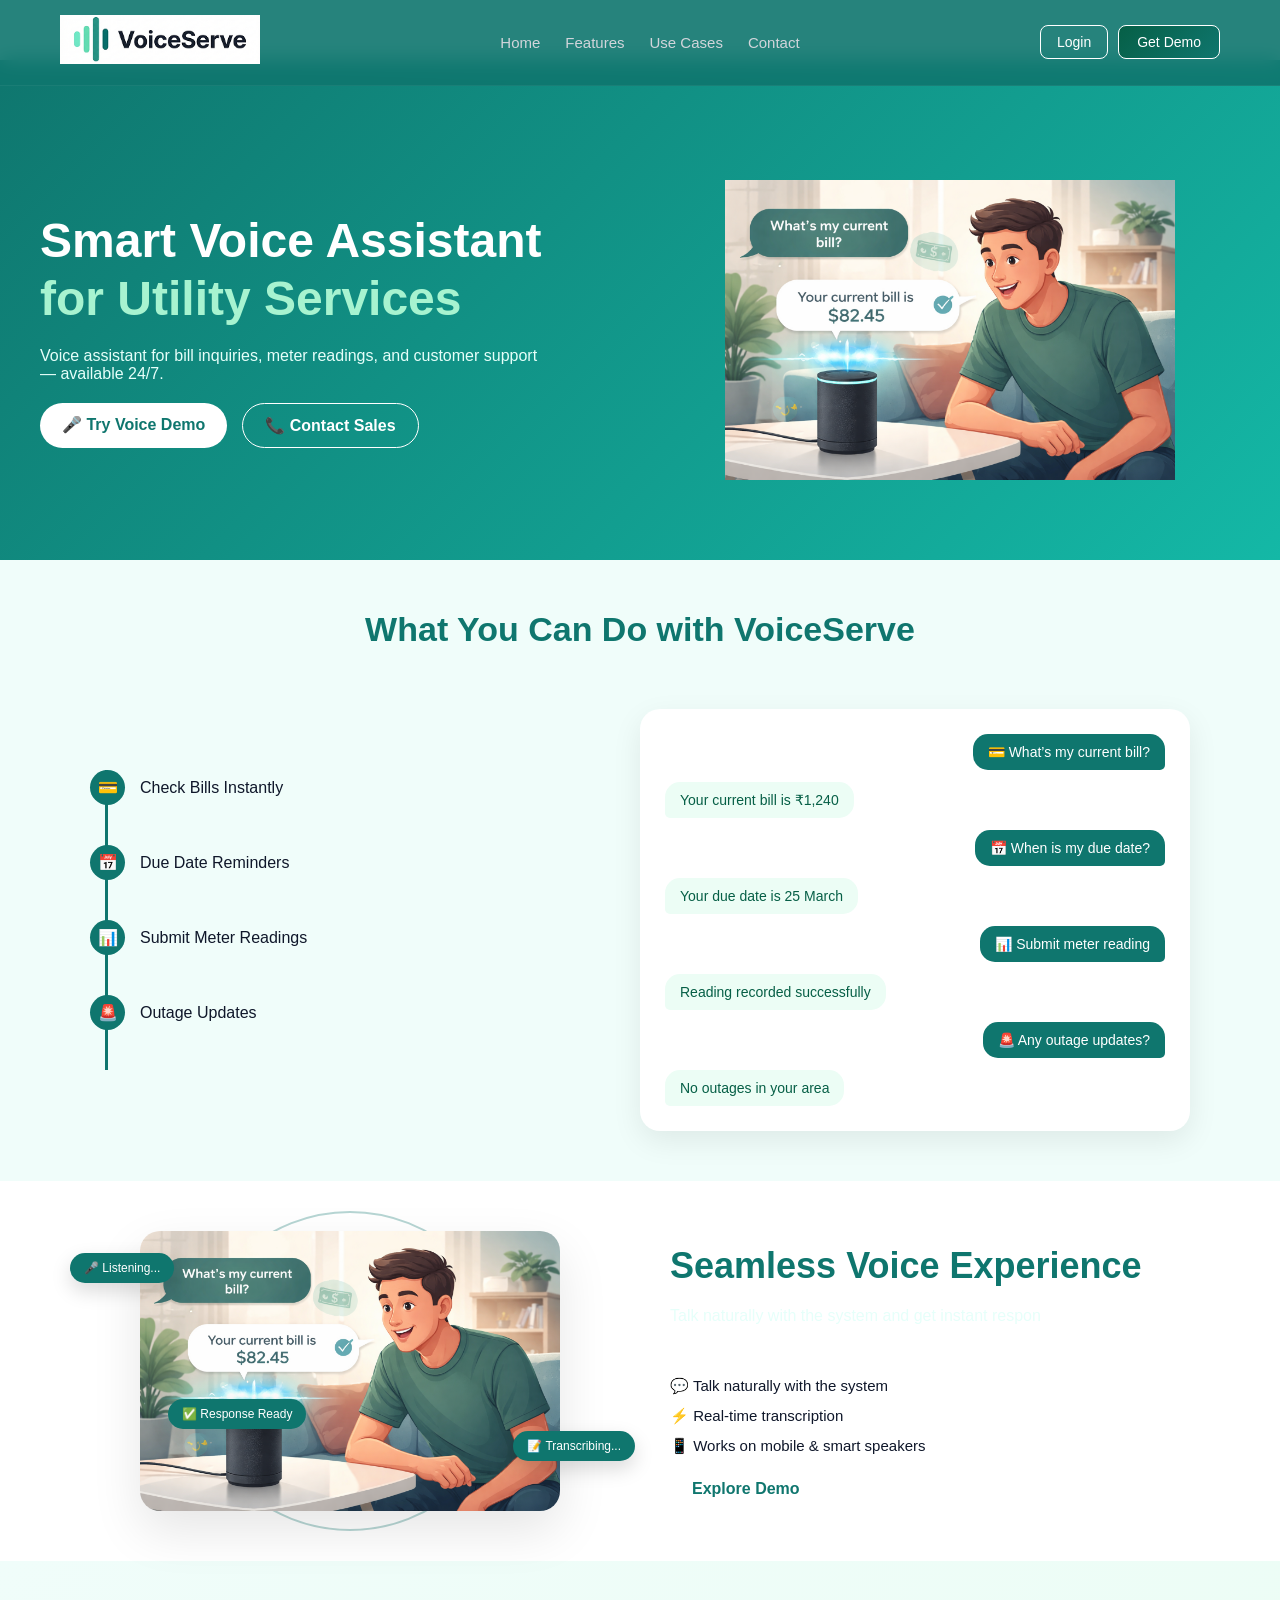
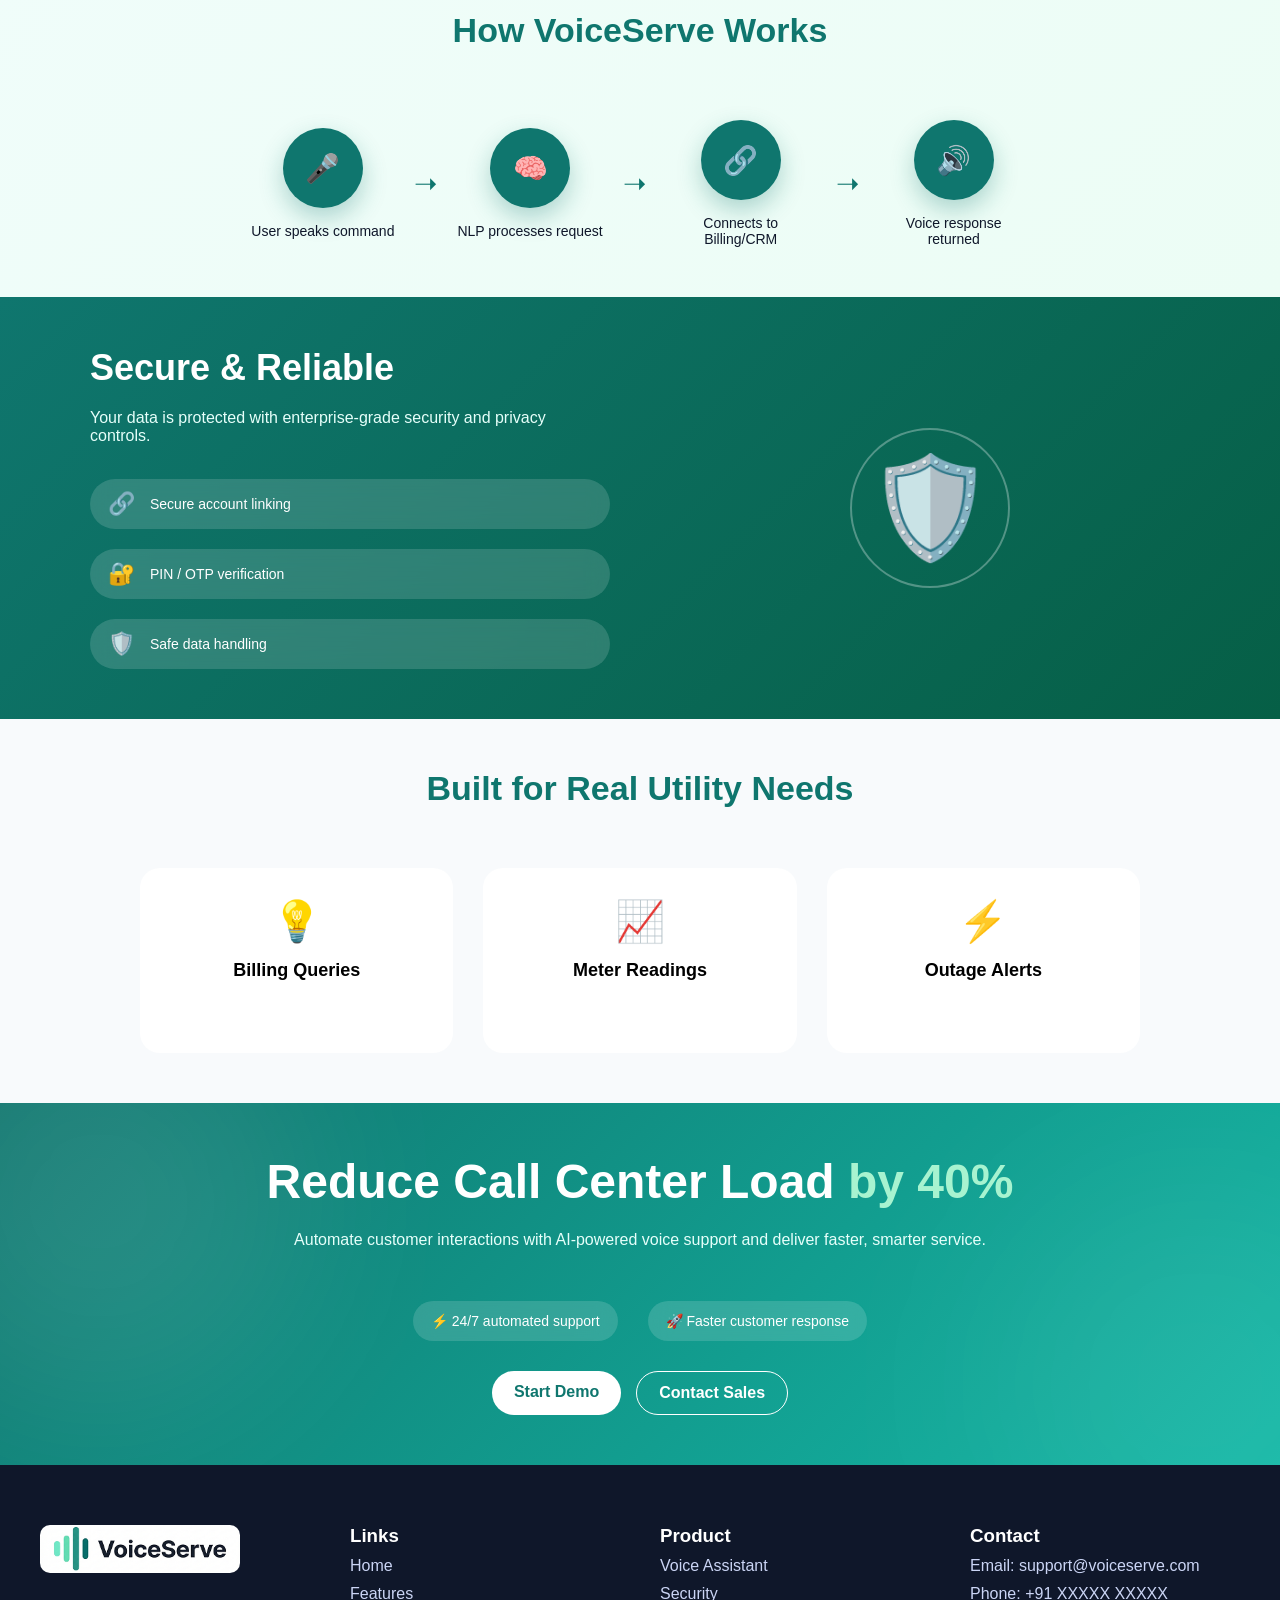
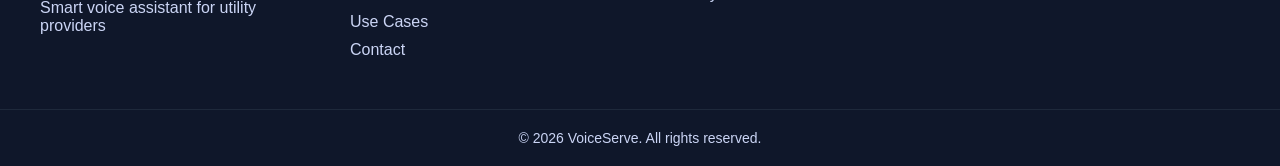
==== index.html @ ca0b9c7a "completed" ====
<!DOCTYPE html>
<html lang="en">

<head>
  <meta charset="UTF-8">
  <meta name="viewport" content="width=device-width, initial-scale=1.0">
  <title>VoiceServe </title>
  <link rel="stylesheet" href="assets/css/style.css">
  <link rel="stylesheet" href="assets/css/auth.css">
  <link rel="stylesheet" href="https://cdnjs.cloudflare.com/ajax/libs/font-awesome/6.5.0/css/all.min.css">
</head>

<body>

  <!-- Navbar -->
  <header class="navbar">
    <div class="container">

      <!-- Logo -->
      <div class="logo"><a href="/"><img src="assets/images/logo.png" alt="" style="width: 200px;"></a></div>

      <!-- Menu -->
      <nav class="nav-links" id="navLinks">
        <a href="/">Home</a>
        <a href="#features">Features</a>
        <a href="#usecase">Use Cases</a>
        <a href="contact.html">Contact</a>

        <div class="mobile-cta">
          <button class="btn-outline">Login</button>
          <a href="javascript:void(0)" class="btn-primary" onclick="openModal()">Try Demo</a>
        </div>
      </nav>

      <!-- CTA Buttons -->
      <div class="cta-buttons">
        <a href="login.html" class="btn-outline">Login</a>
        <a href="javascript:void(0)" class="btn-primary" onclick="openModal()">Get Demo</a>
      </div>

      <!-- Hamburger -->
      <div class="menu-toggle" id="menuToggle">
        ☰
      </div>

    </div>
  </header>
  <!-- Hero -->
  <section class="hero">
    <div class="hero-container">

      <!-- Left Content -->
      <div class="hero-content">
        <h1>Smart Voice Assistant <br />
          <span>for Utility Services</span>
        </h1>

        <p>
          Voice assistant for bill inquiries, meter readings, and customer support — available 24/7.
        </p>

        <div class="hero-buttons">
          <a href="javscript:void(0)" class="btn primary">🎤 Try Voice Demo</a>
          <a href="contact.html" class="btn secondary">📞 Contact Sales</a>
        </div>
      </div>

      <!-- Right Image -->
      <div class="hero-image">
        <img src="assets/images/voice-ui.png" alt="Voice UI">
      </div>

    </div>
  </section>


  <!-- Features -->
  <section class="features-combo" id="features">

    <h2>What You Can Do with VoiceServe</h2>

    <div class="combo-container">

      <!-- LEFT: Timeline -->
      <div class="timeline">

        <div class="step">
          <span>💳</span>
          <p>Check Bills Instantly</p>
        </div>

        <div class="step">
          <span>📅</span>
          <p>Due Date Reminders</p>
        </div>

        <div class="step">
          <span>📊</span>
          <p>Submit Meter Readings</p>
        </div>

        <div class="step">
          <span>🚨</span>
          <p>Outage Updates</p>
        </div>

      </div>

      <!-- RIGHT: Chat UI -->
      <div class="chat-ui">

        <div class="msg user">💳 What’s my current bill?</div>
        <div class="msg bot">Your current bill is ₹1,240</div>

        <div class="msg user">📅 When is my due date?</div>
        <div class="msg bot">Your due date is 25 March</div>

        <div class="msg user">📊 Submit meter reading</div>
        <div class="msg bot">Reading recorded successfully</div>

        <div class="msg user">🚨 Any outage updates?</div>
        <div class="msg bot">No outages in your area</div>

      </div>

    </div>

  </section>

  <!-- product section -->
  <section class="experience" id="voice-assistant"> 

    <div class="exp-container">

      <!-- LEFT: Image + Wave -->
      <div class="exp-image fade-left">
        <div class="wave-circle"></div>

        <img src="assets/images/voice-ui.png" alt="Voice UI">

        <!-- Floating Tags -->
        <div class="tag tag1">🎤 Listening...</div>
        <div class="tag tag2">📝 Transcribing...</div>
        <div class="tag tag3">✅ Response Ready</div>
      </div>

      <!-- RIGHT: Content -->
      <div class="exp-content fade-right">
        <h2>Seamless Voice Experience</h2>

        <!-- Typing Text -->
        <p class="subtitle">
          <span id="typing-text"></span>
        </p>

        <ul class="exp-list">
          <li>💬 Talk naturally with the system</li>
          <li>⚡ Real-time transcription</li>
          <li>📱 Works on mobile & smart speakers</li>
        </ul>

        <a href="#" class="btn primary">Explore Demo</a>
      </div>

    </div>

  </section>
  <!-- How it works -->
  <section class="flow">

    <h2>How VoiceServe Works</h2>

    <div class="flow-container">

      <!-- Step 1 -->
      <div class="flow-step fade-up">
        <div class="circle">🎤</div>
        <p>User speaks command</p>
      </div>

      <div class="arrow">➝</div>

      <!-- Step 2 -->
      <div class="flow-step fade-up">
        <div class="circle">🧠</div>
        <p>NLP processes request</p>
      </div>

      <div class="arrow">➝</div>

      <!-- Step 3 -->
      <div class="flow-step fade-up">
        <div class="circle">🔗</div>
        <p>Connects to Billing/CRM</p>
      </div>

      <div class="arrow">➝</div>

      <!-- Step 4 -->
      <div class="flow-step fade-up">
        <div class="circle">🔊</div>
        <p>Voice response returned</p>
      </div>

    </div>

  </section>

  <!-- security -->
  <section class="security" id="security">

    <div class="security-container">

      <!-- LEFT: Content -->
      <div class="security-content fade-left">
        <h2>Secure & Reliable</h2>

        <p class="subtitle">
          Your data is protected with enterprise-grade security and privacy controls.
        </p>

        <div class="security-points">
          <div class="point">
            <span>🔗</span>
            <p>Secure account linking</p>
          </div>

          <div class="point">
            <span>🔐</span>
            <p>PIN / OTP verification</p>
          </div>

          <div class="point">
            <span>🛡️</span>
            <p>Safe data handling</p>
          </div>
        </div>
      </div>

      <!-- RIGHT: Illustration -->
      <div class="security-visual fade-right">
        <div class="shield">
          🛡️
          <div class="pulse"></div>
        </div>
      </div>

    </div>

  </section>

  <!-- use cases -->
  <section class="usecases" id="usecase">

    <h2>Built for Real Utility Needs</h2>

    <div class="usecase-container">

      <div class="usecase-item">
        <div class="icon">💡</div>
        <h3>Billing Queries</h3>
        <p>Check bills, due dates, and payment status instantly.</p>
      </div>

      <div class="usecase-item">
        <div class="icon">📈</div>
        <h3>Meter Readings</h3>
        <p>Submit readings quickly using voice input.</p>
      </div>

      <div class="usecase-item">
        <div class="icon">⚡</div>
        <h3>Outage Alerts</h3>
        <p>Get real-time updates on service interruptions.</p>
      </div>

    </div>

  </section>

  <!-- value propostion -->
  <section class="value">

    <div class="value-container fade-up">

      <h2>
        Reduce Call Center Load <span>by 40%</span>
      </h2>

      <p class="subtitle">
        Automate customer interactions with AI-powered voice support and deliver faster, smarter service.
      </p>

      <!-- Highlights -->
      <div class="value-points">
        <div class="point">⚡ 24/7 automated support</div>
        <div class="point">🚀 Faster customer response</div>
      </div>

      <!-- CTA -->
      <div class="value-buttons">
        <a href="login.html" class="btn primary">Start Demo</a>
        <a href="contact.html" class="btn secondary">Contact Sales</a>
      </div>

    </div>

  </section>



  <!-- Footer -->
  <footer class="footer">

    <div class="footer-container">

      <!-- LEFT -->
      <div class="footer-col">
        <a href="" class="logo"><img src="assets/images/logo.png" alt=""
            style="width: 200px; margin-bottom: 20px; border-radius: 10px;"></a>
        <p>Smart voice assistant for utility providers</p>
      </div>

      <!-- LINKS -->
      <div class="footer-col">
        <h3 style="margin-bottom: 10px;">Links</h3>
        <ul>
          <li><a href="/">Home</a></li>
          <li><a href="#features">Features</a></li>
          <li><a href="#usecase">Use Cases</a></li>
          <li><a href="contact.html">Contact</a></li>
        </ul>
      </div>

      <!-- PRODUCT -->
      <div class="footer-col">
        <h3 style="margin-bottom: 10px;">Product</h3>
        <ul>
          <li><a href="#voice-assistant">Voice Assistant</a></li>
          <!-- <li><a href="#">Integrations</a></li> -->
          <li><a href="#security">Security</a></li>
        </ul>
      </div>

      <!-- CONTACT -->
      <div class="footer-col">
        <h3 style="margin-bottom: 10px;">Contact</h3>
        <ul>
          <li>Email: support@voiceserve.com</li>
          <li>Phone: +91 XXXXX XXXXX</li>
        </ul>
      </div>

    </div>

    <!-- Bottom -->
    <div class="footer-bottom">
      <p>© 2026 VoiceServe. All rights reserved.</p>
    </div>

  </footer>

  <div class="modal" id="demoModal">

    <div class="modal-content" id="modalBox">

      <span class="close" onclick="closeModal()">&times;</span>

      <h2>Request a Demo</h2>

      <form id="demoForm">

        <input type="text" id="name" placeholder="Full Name" required>
        <input type="email" id="email" placeholder="Email Address" required>
        <input type="text" placeholder="Farm Size / Location">

        <p class="" id="formError"></p>

        <button type="submit">Submit Request</button>

      </form>

    </div>

  </div>
  <script>
    const modal = document.getElementById("demoModal");
    const form = document.getElementById("demoForm");
    const error = document.getElementById("formError");
    const box = document.getElementById("modalBox");

    function openModal() {
      document.getElementById("demoModal").style.display = "flex";
    }

    function closeModal() {
      document.getElementById("demoModal").style.display = "none";
    }

    /* close outside */
    window.onclick = function (e) {
      const modal = document.getElementById("demoModal");
      if (e.target === modal) {
        modal.style.display = "none";
      }
    }

    /* FORM VALIDATION */
    form.addEventListener("submit", function (e) {
      e.preventDefault();

      const name = document.getElementById("name").value;
      const email = document.getElementById("email").value;

      if (name === "" || email === "") {
        error.innerText = "Please fill all required fields";

        box.classList.add("shake");
        setTimeout(() => box.classList.remove("shake"), 300);
      } else {
        error.classList.add("success");
        error.innerText = "✅ Request submitted successfully!";

        form.reset();
      }
    });

    const toggle = document.getElementById("menuToggle");
    const nav = document.getElementById("navLinks");

    toggle.addEventListener("click", () => {
      nav.classList.toggle("active");
    });


    const text = "Talk naturally with the system and get instant responses powered by AI.";
    let index = 0;

    function typeEffect() {
      if (index < text.length) {
        document.getElementById("typing-text").innerHTML += text.charAt(index);
        index++;
        setTimeout(typeEffect, 30);
      }
    }
    typeEffect();


    // 👀 Scroll Reveal
    const elements = document.querySelectorAll(".fade-left, .fade-right");

    function revealOnScroll() {
      elements.forEach(el => {
        const top = el.getBoundingClientRect().top;
        const windowHeight = window.innerHeight;

        if (top < windowHeight - 100) {
          el.classList.add("show");
        }
      });
    }

    window.addEventListener("scroll", revealOnScroll);

    const flowItems = document.querySelectorAll(".fade-up");

    function revealFlow() {
      flowItems.forEach(item => {
        const top = item.getBoundingClientRect().top;
        const height = window.innerHeight;

        if (top < height - 100) {
          item.classList.add("show");
        }
      });
    }

    window.addEventListener("scroll", revealFlow);

    const secItems = document.querySelectorAll(".fade-left, .fade-right");

    function revealSecurity() {
      secItems.forEach(el => {
        const top = el.getBoundingClientRect().top;
        const height = window.innerHeight;

        if (top < height - 100) {
          el.classList.add("show");
        }
      });
    }

    window.addEventListener("scroll", revealSecurity);
  </script>
  <!-- <script src="script.js"></script> -->
</body>

</html>
---- assets/css/style.css ----
/* ================= RESET ================= */
* {
    margin: 0;
    padding: 0;
    box-sizing: border-box;
    font-family: 'Inter', sans-serif;
    text-decoration: none;
}

body {
    /* background: linear-gradient(180deg, #2E2952, #0f172a); */
    font-family: sans-serif;
    /* space for fixed navbar */
}

/* ================= NAVBAR ================= */
.navbar {
    width: 100%;
    position: fixed;
    top: 0;
    left: 0;
    background: rgba(15, 118, 110, 0.9);
    backdrop-filter: blur(10px);
    border-bottom: 1px solid rgba(255, 255, 255, 0.05);
    z-index: 1000;
    transition: 0.3s ease;
}

/* Scroll effect */
.navbar.scrolled {
    box-shadow: 0 4px 20px rgba(0, 0, 0, 0.4);
}

/* ================= CONTAINER ================= */
.container {
    max-width: 1200px;
    margin: auto;
    padding: 15px 20px;
    display: flex;
    align-items: center;
    justify-content: space-between;
}

/* ================= LOGO ================= */
.logo {
    color: #ffffff;
    font-size: 22px;
    font-weight: 700;
    letter-spacing: 0.5px;
}

/* ================= NAV LINKS ================= */
.nav-links {
    display: flex;
    align-items: center;
    gap: 25px;
}

.nav-links a {
    color: #d1d5db;
    text-decoration: none;
    font-size: 15px;
    position: relative;
    transition: 0.3s;
}

/* Hover underline animation */
.nav-links a::after {
    content: "";
    position: absolute;
    width: 0%;
    height: 2px;
    left: 0;
    bottom: -4px;
    background: #065F46;
    transition: 0.3s;
}

.nav-links a:hover {
    color: #ffffff;
}

.nav-links a:hover::after {
    width: 100%;
}

/* ================= BUTTONS ================= */
.cta-buttons {
    display: flex;
    gap: 10px;
}

.btn-outline {
    border: 1px solid #ffffff !important;
    background: transparent !important;
    color: #ffffff !important;
    padding: 8px 16px !important;
    border-radius: 8px;
    cursor: pointer;
    transition: 0.3s;
    font-size: 14px;
}

.btn-outline:hover {
    background: #0F766E;
    color: #fff;
}

.btn-primary {
    background: linear-gradient(135deg, #065F46, #0F766E) !important;
    border: none;
    color: #fff;
    border: 1px solid #ffffff !important;
    padding: 8px 18px !important;
    border-radius: 8px;
    cursor: pointer;
    transition: 0.3s;
    font-size: 14px;
    white-space: nowrap;
}

.btn-primary:hover {
    opacity: 0.9;
}

/* ================= HAMBURGER ================= */
.menu-toggle {
    display: none;
    font-size: 26px;
    color: #fff;
    cursor: pointer;
}

/* ================= MOBILE MENU ================= */
.mobile-cta {
    display: none;
    flex-direction: column;
    gap: 10px;
    margin-top: 20px;
}

/* ================= RESPONSIVE ================= */
@media (max-width: 900px) {

    .nav-links {
        position: absolute;
        top: 70px;
        right: -100%;
        width: 260px;
        height: 100vh;
        background: #0F766E;
        flex-direction: column;
        align-items: flex-start;
        padding: 25px;
        transition: 0.3s ease;
    }

    .nav-links.active {
        right: 0;
    }

    .nav-links a {
        width: 100%;
        padding: 10px 0;
    }

    .cta-buttons {
        display: none;
    }

    .mobile-cta {
        display: flex;
    }

    .menu-toggle {
        display: block;
    }
}

/* ================= SMALL DEVICES ================= */
@media (max-width: 500px) {

    .logo {
        font-size: 18px;
    }

    .btn-primary,
    .btn-outline {
        padding: 7px 12px;
        font-size: 13px;
    }
}

/* ================= HERO SECTION ================= */
.hero {
    background: linear-gradient(135deg, #0F766E, #14b8a6);
    padding: 120px 40px 80px;
    color: #fff;
    overflow: hidden;
    margin-top: 60px;
}

.hero-container {
    max-width: 1200px;
    margin: auto;
    display: flex;
    align-items: center;
    justify-content: space-between;
    gap: 40px;
}

/* Left Content */
.hero-content {
    flex: 1;
}

.hero-content h1 {
    font-size: 48px;
    line-height: 1.2;
    font-weight: 700;
}

.hero-content h1 span {
    color: #a7f3d0;
}

.hero-content p {
    margin: 20px 0;
    font-size: 16px;
    color: #e6fffa;
    max-width: 500px;
}

/* Buttons */
.hero-buttons {
    display: flex;
    gap: 15px;
    margin-top: 20px;
}

.btn {
    padding: 12px 20px;
    border-radius: 30px;
    text-decoration: none;
    font-weight: 600;
    transition: 0.3s;
}

.primary {
    background: #ffffff;
    color: #0F766E;
}

.primary:hover {
    background: #a7f3d0;
}

.secondary {
    border: 1px solid #fff;
    color: #fff;
}

.secondary:hover {
    background: rgba(255, 255, 255, 0.2);
}

/* Right Image */
.hero-image {
    flex: 1;
    display: flex;
    justify-content: center;
}

.hero-image img {
    width: 100%;
    max-width: 450px;
    animation: float 4s ease-in-out infinite;
}

/* Floating Animation */
@keyframes float {
    0% {
        transform: translateY(0px);
    }

    50% {
        transform: translateY(-15px);
    }

    100% {
        transform: translateY(0px);
    }
}

/* 🔽 Responsive */
@media (max-width: 768px) {
    .hero-container {
        flex-direction: column;
        text-align: center;
    }

    .hero-content h1 {
        font-size: 32px;
    }

    .hero-buttons {
        justify-content: center;
        flex-wrap: wrap;
    }

    .hero-image img {
        max-width: 300px;
        margin-top: 20px;
    }
}


/* ================= FEATURES ================= */
.features-combo {
    padding: 50px 40px;
    background: #f0fdfa;
}

.features-combo h2 {
    text-align: center;
    font-size: 34px;
    margin-bottom: 60px;
    color: #0F766E;
}

.combo-container {
    display: flex;
    gap: 50px;
    max-width: 1100px;
    margin: auto;
    align-items: center;
}

/* 🔽 Timeline */
.timeline {
    flex: 1;
    position: relative;
}

.timeline::before {
    content: "";
    position: absolute;
    left: 15px;
    top: 0;
    width: 3px;
    height: 100%;
    background: #0F766E;
}

.step {
    display: flex;
    align-items: center;
    gap: 15px;
    margin-bottom: 40px;
}

.step span {
    background: #0F766E;
    color: white;
    width: 35px;
    height: 35px;
    border-radius: 50%;
    display: flex;
    align-items: center;
    justify-content: center;
    z-index: 1;
}

.step p {
    font-weight: 500;
    color: #0f172a;
}

/* 🔽 Chat UI */
.chat-ui {
    flex: 1;
    background: white;
    padding: 25px;
    border-radius: 20px;
    box-shadow: 0 10px 30px rgba(0, 0, 0, 0.08);
    display: flex;
    flex-direction: column;
    gap: 12px;
}

.msg {
    padding: 10px 15px;
    border-radius: 15px;
    max-width: 75%;
    font-size: 14px;
}

.user {
    background: #0F766E;
    color: white;
    align-self: flex-end;
    border-bottom-right-radius: 5px;
}

.bot {
    background: #ecfdf5;
    color: #065f46;
    align-self: flex-start;
    border-bottom-left-radius: 5px;
}

/* 📱 Responsive */
@media (max-width: 768px) {
    .combo-container {
        flex-direction: column;
    }

    .timeline::before {
        left: 50%;
        transform: translateX(-50%);
    }

    .step {
        justify-content: center;
    }
}

/* product design */

/* ================= EXPERIENCE SECTION ================= */
.experience {
    padding: 50px 40px;
    background: #ffffff;
}

.exp-container {
    max-width: 1100px;
    margin: auto;
    display: flex;
    align-items: center;
    gap: 60px;
}

/* ================= LEFT IMAGE ================= */
.exp-image {
    flex: 1;
    position: relative;
    display: flex;
    justify-content: center;
}

.exp-image img {
    width: 100%;
    max-width: 420px;
    border-radius: 20px;
    box-shadow: 0 20px 50px rgba(0, 0, 0, 0.1);
    z-index: 2;
}

/* ================= WAVE ANIMATION ================= */
.wave-circle {
    position: absolute;
    width: 320px;
    height: 320px;
    border: 2px solid rgba(15, 118, 110, 0.3);
    border-radius: 50%;
    top: 50%;
    left: 50%;
    transform: translate(-50%, -50%);
    animation: pulse 2.5s infinite;
    z-index: 1;
}

@keyframes pulse {
    0% {
        transform: translate(-50%, -50%) scale(0.9);
        opacity: 0.6;
    }

    70% {
        transform: translate(-50%, -50%) scale(1.4);
        opacity: 0;
    }

    100% {
        opacity: 0;
    }
}

/* ================= FLOATING TAGS ================= */
.tag {
    position: absolute;
    background: #0F766E;
    color: #ffffff;
    padding: 8px 14px;
    border-radius: 20px;
    font-size: 12px;
    box-shadow: 0 8px 20px rgba(0, 0, 0, 0.15);
    animation: float 4s ease-in-out infinite;
    transition: all 0.3s ease;
    z-index: 111;
}

/* Tag Positions */
.tag1 {
    top: 8%;
    left: -20px;
}

.tag2 {
    bottom: 18%;
    right: -25px;
}

.tag3 {
    top: 60%;
    left: 15%;
}

/* Floating Animation */
@keyframes float {
    0% {
        transform: translateY(0px);
    }

    50% {
        transform: translateY(-12px);
    }

    100% {
        transform: translateY(0px);
    }
}

/* Glow Effect */
.tag:hover {
    box-shadow: 0 0 15px #0F766E, 0 0 30px #0F766E;
    transform: scale(1.05);
}

/* ================= RIGHT CONTENT ================= */
.exp-content {
    flex: 1;
}

.exp-content h2 {
    font-size: 36px;
    color: #0F766E;
    margin-bottom: 15px;
}

.subtitle {
    font-size: 16px;
    color: #475569;
    margin-bottom: 25px;
    min-height: 40px;
}

/* Feature List */
.exp-list {
    list-style: none;
    padding: 0;
    margin-bottom: 25px;
}

.exp-list li {
    font-size: 15px;
    margin-bottom: 12px;
    color: #0f172a;
}

/* Button */
.btn.primary {
    background: #0F766E;
    color: #ffffff;
    padding: 12px 22px;
    border-radius: 25px;
    text-decoration: none;
    font-weight: 600;
    transition: 0.3s;
}

.btn.primary:hover {
    background: #065f46;
}

/* ================= SCROLL ANIMATION ================= */
.fade-left,
.fade-right {
    opacity: 0;
    transition: all 0.8s ease;
}

.fade-left {
    transform: translateX(-60px);
}

.fade-right {
    transform: translateX(60px);
}

.show {
    opacity: 1;
    transform: translateX(0);
}

/* ================= RESPONSIVE ================= */
@media (max-width: 768px) {
    .exp-container {
        flex-direction: column;
        text-align: center;
    }

    .exp-image img {
        max-width: 300px;
    }

    .wave-circle {
        width: 220px;
        height: 220px;
    }

    .tag {
        display: none;
        /* cleaner mobile UI */
    }

    .exp-content h2 {
        font-size: 28px;
    }
}

/* ================= HOW IT WORKS ================= */
/* ================= FLOW SECTION ================= */
.flow {
    padding: 50px 40px;
    background: linear-gradient(135deg, #f0fdfa, #ecfdf5);
    text-align: center;
}

.flow h2 {
    font-size: 34px;
    margin-bottom: 70px;
    color: #0F766E;
}

/* Container */
.flow-container {
    display: flex;
    align-items: center;
    justify-content: center;
    flex-wrap: wrap;
    gap: 20px;
}

/* Steps */
.flow-step {
    display: flex;
    flex-direction: column;
    align-items: center;
    max-width: 150px;
}

/* Circle Icons */
.circle {
    width: 80px;
    height: 80px;
    background: #0F766E;
    color: white;
    font-size: 28px;
    border-radius: 50%;
    display: flex;
    align-items: center;
    justify-content: center;
    margin-bottom: 15px;
    box-shadow: 0 10px 25px rgba(15, 118, 110, 0.3);
    transition: 0.3s;
}

/* Hover Effect */
.circle:hover {
    transform: scale(1.1);
    box-shadow: 0 0 20px #0F766E;
}

/* Text */
.flow-step p {
    font-size: 14px;
    color: #0f172a;
}

/* Arrows */
.arrow {
    font-size: 28px;
    color: #0F766E;
}

/* ================= ANIMATION ================= */
.fade-up {
    opacity: 0;
    transform: translateY(40px);
    transition: all 0.8s ease;
}

.show {
    opacity: 1;
    transform: translateY(0);
}

/* ================= RESPONSIVE ================= */
@media (max-width: 768px) {
    .flow-container {
        flex-direction: column;
    }

    .arrow {
        transform: rotate(90deg);
    }
}

/* ================= SECURITY SECTION ================= */
.security {
    padding: 50px 40px;
    background: linear-gradient(135deg, #0F766E, #065F46);
    color: white;
}

.security-container {
    max-width: 1100px;
    margin: auto;
    display: flex;
    align-items: center;
    gap: 60px;
}

/* LEFT CONTENT */
.security-content {
    flex: 1;
}

.security-content h2 {
    font-size: 36px;
    margin-bottom: 15px;
}

.subtitle {
    margin-bottom: 30px;
    color: #d1fae5;
}

/* POINTS */
.security-points {
    display: flex;
    flex-direction: column;
    gap: 20px;
}

.point {
    display: flex;
    align-items: center;
    gap: 15px;
    font-size: 16px;
}

.point span {
    font-size: 22px;
}

/* RIGHT VISUAL */
.security-visual {
    flex: 1;
    display: flex;
    justify-content: center;
    align-items: center;
}

/* Shield */
.shield {
    position: relative;
    font-size: 100px;
    z-index: 2;
}

/* Pulse Effect */
.pulse {
    position: absolute;
    top: 50%;
    left: 50%;
    width: 160px;
    height: 160px;
    border: 2px solid rgba(255, 255, 255, 0.3);
    border-radius: 50%;
    transform: translate(-50%, -50%);
    animation: pulseAnim 2s infinite;
}

@keyframes pulseAnim {
    0% {
        transform: translate(-50%, -50%) scale(0.8);
        opacity: 0.7;
    }

    70% {
        transform: translate(-50%, -50%) scale(1.4);
        opacity: 0;
    }

    100% {
        opacity: 0;
    }
}

/* ================= SCROLL ANIMATION ================= */
.fade-left,
.fade-right {
    opacity: 0;
    transition: all 0.8s ease;
}

.fade-left {
    transform: translateX(-60px);
}

.fade-right {
    transform: translateX(60px);
}

.show {
    opacity: 1;
    transform: translateX(0);
}

/* ================= RESPONSIVE ================= */
@media (max-width: 768px) {
    .security-container {
        flex-direction: column;
        text-align: center;
    }

    .shield {
        font-size: 70px;
    }
}

/* use cases */
/* ================= USE CASES ================= */
.usecases {
    padding: 50px 40px;
    background: #f8fafc;
    text-align: center;
}

.usecases h2 {
    font-size: 34px;
    margin-bottom: 60px;
    color: #0F766E;
}

/* Container */
.usecase-container {
    max-width: 1000px;
    margin: auto;
    display: flex;
    justify-content: center;
    gap: 30px;
}

/* Items */
.usecase-item {
    flex: 1;
    padding: 30px 20px;
    border-radius: 20px;
    background: white;
    transition: all 0.3s ease;
    cursor: pointer;
    position: relative;
    overflow: hidden;
}

/* Hover Effect */
.usecase-item:hover {
    transform: translateY(-10px);
    box-shadow: 0 15px 40px rgba(0, 0, 0, 0.08);
}

/* Icon */
.icon {
    font-size: 40px;
    margin-bottom: 15px;
}

/* Title */
.usecase-item h3 {
    font-size: 18px;
    margin-bottom: 10px;
}

/* Description */
.usecase-item p {
    font-size: 14px;
    color: #475569;
    opacity: 0;
    transform: translateY(10px);
    transition: 0.3s;
}

/* Show text on hover */
.usecase-item:hover p {
    opacity: 1;
    transform: translateY(0);
}

/* Subtle gradient hover */
.usecase-item::before {
    content: "";
    position: absolute;
    width: 100%;
    height: 100%;
    background: linear-gradient(135deg, #0F766E, #14b8a6);
    top: 0;
    left: 0;
    opacity: 0;
    transition: 0.3s;
    z-index: 0;
}

.usecase-item:hover::before {
    opacity: 0.05;
}

/* Keep content above gradient */
.usecase-item * {
    position: relative;
    z-index: 1;
}

/* ================= RESPONSIVE ================= */
@media (max-width: 768px) {
    .usecase-container {
        flex-direction: column;
    }
}

/* ================= VALUE SECTION ================= */
.value {
    padding: 50px 40px;
    background: linear-gradient(135deg, #0F766E, #14b8a6);
    color: white;
    text-align: center;
    position: relative;
    overflow: hidden;
}

/* Glow Background Effect */
.value::before {
    content: "";
    position: absolute;
    width: 400px;
    height: 400px;
    background: rgba(255, 255, 255, 0.1);
    border-radius: 50%;
    top: -100px;
    left: -100px;
    filter: blur(100px);
}

.value::after {
    content: "";
    position: absolute;
    width: 400px;
    height: 400px;
    background: rgba(255, 255, 255, 0.08);
    border-radius: 50%;
    bottom: -120px;
    right: -120px;
    filter: blur(120px);
}

/* Container */
.value-container {
    max-width: 800px;
    margin: auto;
    position: relative;
    z-index: 1;
}

/* Heading */
.value h2 {
    font-size: 48px;
    line-height: 1.2;
}

.value h2 span {
    color: #a7f3d0;
}

/* Subtitle */
.subtitle {
    margin: 20px 0 30px;
    font-size: 16px;
    color: #e6fffa;
}

/* Points */
.value-points {
    display: flex;
    justify-content: center;
    gap: 30px;
    margin-bottom: 30px;
    flex-wrap: wrap;
}

.point {
    background: rgba(255, 255, 255, 0.15);
    padding: 12px 18px;
    border-radius: 25px;
    backdrop-filter: blur(10px);
    font-size: 14px;
}

/* Buttons */
.value-buttons {
    display: flex;
    justify-content: center;
    gap: 15px;
}

.btn.primary {
    background: white;
    color: #0F766E;
    padding: 12px 22px;
    border-radius: 25px;
    font-weight: 600;
    text-decoration: none;
}

.btn.secondary {
    border: 1px solid white;
    color: white;
    padding: 12px 22px;
    border-radius: 25px;
    text-decoration: none;
}

/* Hover */
.btn.primary:hover {
    background: #a7f3d0;
}

.btn.secondary:hover {
    background: rgba(255, 255, 255, 0.2);
}

/* ================= ANIMATION ================= */
.fade-up {
    opacity: 0;
    transform: translateY(40px);
    transition: 0.8s;
}

.show {
    opacity: 1;
    transform: translateY(0);
}

/* ================= RESPONSIVE ================= */
@media (max-width: 768px) {
    .value h2 {
        font-size: 32px;
    }

    .value-points {
        flex-direction: column;
        gap: 15px;
    }
}


/* ================= FOOTER ================= */
.footer {
    background: #0f172a;
    color: #cbd5f5;
    padding-top: 60px;
}

.footer-container {
    max-width: 1300px;
    margin: auto;
    display: flex;
    justify-content: space-between;
    gap: 40px;
    padding: 0 40px 40px;
}

/* Columns */
.footer-col {
    flex: 1;
}

.footer-col h3 {
    color: white;
}

.footer-col h4 {
    margin-bottom: 15px;
    color: #a7f3d0;
}

/* Links */
.footer-col ul {
    list-style: none;
    padding: 0;
}

.footer-col ul li {
    margin-bottom: 10px;
}

.footer-col ul li a {
    color: #cbd5f5;
    text-decoration: none;
    transition: 0.3s;
}

.footer-col ul li a:hover {
    color: #a7f3d0;
}

/* Bottom */
.footer-bottom {
    text-align: center;
    padding: 20px;
    border-top: 1px solid #1e293b;
    font-size: 14px;
}

/* ================= RESPONSIVE ================= */
@media (max-width: 768px) {
    .footer-container {
        flex-direction: column;
        text-align: center;
    }
}


/* pricing page */
/* ================= PRICING PAGE ================= */
.pricing-section {
    padding: 100px 20px;
    background: linear-gradient(180deg, #f9fafb, #ffffff);
    text-align: center;
}

/* Heading */
.pricing-section h1 {
    font-size: 36px;
    color: #111827;
    margin-bottom: 10px;
}

.pricing-section p {
    color: #6b7280;
    font-size: 16px;
}

/* ================= TOGGLE ================= */
.pricing-toggle {
    display: flex;
    justify-content: center;
    align-items: center;
    gap: 15px;
    margin: 30px 0;
    font-size: 14px;
    color: #374151;
}

.pricing-toggle .slider {
    left: 0;
}

/* Switch */
.switch {
    position: relative;
    width: 50px;
    height: 25px;
}

.switch input {
    display: none;
}

.slider {
    position: absolute;
    cursor: pointer;
    background: #e5e7eb;
    border-radius: 25px;
    width: 100%;
    height: 100%;
    transition: 0.3s;
}

.slider::before {
    content: "";
    position: absolute;
    width: 20px;
    height: 20px;
    left: 3px;
    top: 2.5px;
    background: #2E2952;
    border-radius: 50%;
    transition: 0.3s;
}

input:checked+.slider {
    background: #ddd6fe;
}

input:checked+.slider::before {
    transform: translateX(24px);
}

/* ================= GRID ================= */
.pricing-grid {
    display: grid;
    grid-template-columns: repeat(3, 1fr);
    gap: 25px;
    margin-top: 40px;
}

/* ================= CARD ================= */
.pricing-card {
    background: #ffffff;
    padding: 35px 25px;
    border-radius: 16px;
    border: 1px solid #e5e7eb;
    transition: 0.3s;
    position: relative;
}

/* Hover */
.pricing-card:hover {
    transform: translateY(-8px);
    box-shadow: 0 20px 50px rgba(0, 0, 0, 0.08);
}

/* Title */
.pricing-card h3 {
    font-size: 20px;
    color: #111827;
}

/* Price */
.pricing-card .price {
    font-size: 38px;
    font-weight: 700;
    color: #2E2952;
    margin: 15px 0;
}

/* Description */
.pricing-card p {
    color: #6b7280;
    margin-bottom: 20px;
}

/* Features List */
.pricing-card ul {
    list-style: none;
    margin-bottom: 25px;
    text-align: left;
}

.pricing-card ul li {
    margin-bottom: 10px;
    color: #374151;
    font-size: 14px;
}

/* ================= POPULAR ================= */
.pricing-card.popular {
    border: 2px solid #2E2952;
    transform: scale(1.05);
}

.badge {
    position: absolute;
    top: -12px;
    right: 20px;
    background: #2E2952;
    color: #fff;
    font-size: 12px;
    padding: 6px 12px;
    border-radius: 6px;
}

/* ================= BUTTONS ================= */
.pricing-card button {
    width: 100%;
    padding: 10px;
    border-radius: 8px;
    cursor: pointer;
    font-size: 14px;
}

.btn-primary {
    background: #2E2952;
    color: #fff;
    border: none;
}

.btn-outline {
    border: 1px solid #2E2952;
    background: transparent;
    color: #2E2952;
}

.btn-outline:hover {
    background: #2E2952;
    color: #fff;
}

/* ================= NOTE ================= */
.pricing-note {
    margin-top: 20px;
    font-size: 14px;
    color: #6b7280;
}

/* ================= RESPONSIVE ================= */

/* Tablet */
@media (max-width: 900px) {
    .pricing-grid {
        grid-template-columns: repeat(2, 1fr);
    }

    .pricing-card.popular {
        transform: scale(1);
    }
}

/* Mobile */
@media (max-width: 500px) {
    .pricing-grid {
        grid-template-columns: 1fr;
    }

    .pricing-section {
        padding: 70px 15px;
    }

    .pricing-section h1 {
        font-size: 26px;
    }
}

/* contact */
/* ================= BANNER ================= */
.banner {
    background: linear-gradient(135deg, #0F766E, #14b8a6);
    color: white;
    padding: 50px 20px;
    text-align: center;
    margin-top: 60px;
}

.banner h1 {
    font-size: 36px;
    margin-bottom: 10px;
}

.banner p {
    font-size: 16px;
    opacity: 0.9;
}

/* ================= CONTACT SECTION ================= */
.contact-container {
    display: flex;
    gap: 40px;
    padding: 40px 20px;
    max-width: 1200px;
    margin: auto;
    align-items: center;
}

/* Image */
.contact-image img {
    width: 100%;
    border-radius: 16px;
    box-shadow: 0 20px 50px rgba(0, 0, 0, 0.1);
}

.contact-image {
    width: 50%;
}

/* Form */
.contact-form {
    flex: 1;
    background: white;
    padding: 30px;
    border-radius: 15px;
    box-shadow: 0 20px 50px rgba(0, 0, 0, 0.08);
}

.contact-form h2 {
    margin-bottom: 20px;
}

/* Inputs */
.contact-form input,
.contact-form textarea {
    width: 100%;
    padding: 12px;
    margin-bottom: 12px;
    border-radius: 8px;
    border: 1px solid #e2e8f0;
}

.contact-form textarea {
    height: 120px;
    resize: none;
}

/* Button */
.contact-form button {
    width: 100%;
    padding: 12px;
    background: #0F766E;
    color: #fff;
    border: none;
    border-radius: 8px;
    cursor: pointer;
}

.contact-form button:hover {
    opacity: 0.9;
}

/* Message */
.form-msg {
    font-size: 13px;
    margin-bottom: 10px;
}

.form-msg.error {
    color: red;
}

.form-msg.success {
    color: green;
}

/* ================= CONTACT INFO ================= */
.contact-info {
    display: grid;
    grid-template-columns: repeat(3, 1fr);
    gap: 25px;
    background: #f9fafb;
    padding: 60px 20px;
    /* max-width: 1100px; */
    margin: auto;
}

.info-card {
    background: white;
    padding: 25px;
    border-radius: 15px;
    text-align: center;
    box-shadow: 0 10px 25px rgba(0, 0, 0, 0.05);
}
.info-card h3{
    margin-bottom: 10px;
}

.info-card img {
    width: 24px;
    margin-bottom: 10px;
}

.info-card:hover {
    transform: translateY(-5px);
    box-shadow: 0 15px 40px rgba(0, 0, 0, 0.08);
}

/* ================= MAP ================= */
.map iframe {
    width: 100%;
    height: 350px;
    border: none;
}


/* ================= RESPONSIVE ================= */
@media (max-width: 900px) {

    .contact-container {
        flex-direction: column;
    }

    .contact-info {
        grid-template-columns: repeat(2, 1fr);
    }
}

@media (max-width: 500px) {

    .banner h1 {
        font-size: 26px;
    }

    .contact-info {
        grid-template-columns: 1fr;
    }
}

.error {
    color: #ff4d4d;
    font-size: 14px !important;
    min-height: 20px;
}

.success {
    color: #22c55e;
    font-weight: bold;
}
---- assets/css/auth.css ----
/* .login page css */
.login-container {
    width: 100%;
    display: flex;
    justify-content: center;
    background: url(../images/login.jpg) no-repeat center center/cover;
    height: 100vh;
}

/* CARD */
.login-card {
    background: rgba(255, 255, 255, 0.1);
    backdrop-filter: blur(15px);
    padding: 40px;
    border-radius: 16px;
    width: 400px;
    text-align: center;
    color: white;
    animation: fadeIn 0.6s ease;
    margin: 30px;
    height: 400px;
}

.login-card p {
    font-size: 24px;
}

/* INPUT */
.input-box {
    position: relative;
    margin: 20px 0;
    margin-bottom: 30px;
}


.input-box input {
    width: 100%;
    padding: 12px;
    border: none;
    border-radius: 6px;
    outline: none;
}

.input-box label {
    position: absolute;
    left: 12px;
    top: 12px;
    color: #555;
    transition: 0.3s;
    pointer-events: none;
}

/* FLOAT LABEL */
.input-box input:focus+label,
.input-box input:valid+label {
    top: -18px;
    font-size: 12px;
    color: #ffffff;
}

/* BUTTON */
button {
    width: 100%;
    padding: 12px;
    background: #0F766E;
    border: none;
    border-radius: 6px;
    color: white;
    font-weight: bold;
    cursor: pointer;
}

button:hover {
    background: #0F766E;
}

/* ERROR */
.error {
    color: #ff4d4d;
    font-size: 14px !important;
    min-height: 20px;
}

/* ANIMATION */
@keyframes fadeIn {
    from {
        opacity: 0;
        transform: translateY(20px);
    }

    to {
        opacity: 1;
        transform: translateY(0);
    }
}

/* SHAKE */
.shake {
    animation: shake 0.3s;
}

@keyframes shake {
    0% {
        transform: translateX(0);
    }

    25% {
        transform: translateX(-5px);
    }

    50% {
        transform: translateX(5px);
    }

    75% {
        transform: translateX(-5px);
    }

    100% {
        transform: translateX(0);
    }
}

.signup-text {
    margin-top: 15px;
    font-size: 14px;
    color: #ddd;
}

.signup-text a {
    color: #14b8a6;
    text-decoration: none;
    font-weight: 600;
}

.signup-text a:hover {
    text-decoration: underline;
}

/* popup css */
/* BUTTON */
.demo-btn {
    padding: 12px 22px;
    background: #0F766E;
    color: #000000;
    border: none;
    border-radius: 8px;
    cursor: pointer;
    font-weight: 600;
}

/* BACKDROP */
.modal {
    display: none;
    position: fixed;
    top: 0;
    left: 0;
    width: 100%;
    height: 100%;
    background: rgba(0, 0, 0, 0.7);
    justify-content: center;
    align-items: center;
    z-index: 1000;
}

/* MODAL */
.modal-content {
    background: #ffffff;
    /* backdrop-filter: blur(15px); */
    padding: 30px;
    border-radius: 16px;
    width: 500px;
    color: #000000;
    text-align: center;
    animation: fadeIn 0.4s ease;
    position: relative;
}

/* CLOSE */
.close {
    position: absolute;
    top: 12px;
    right: 15px;
    font-size: 20px;
    cursor: pointer;
}

/* FORM */
.modal-content form {
    display: flex;
    flex-direction: column;
    gap: 12px;
    margin-top: 15px;
}

.modal-content input {
    padding: 12px;
    border: 1px solid #000000;
    border-radius: 6px;
    outline: none;
}

.modal-content button {
    padding: 12px;
    background: #0F766E;
    border: none;
    border-radius: 6px;
    color: white;
    cursor: pointer;
}

/* ERROR */
.error {
    color: #ff4d4d;
    font-size: 13px !important;
    min-height: 18px;
}

/* SUCCESS */
.success {
    color: #0F766E;
    font-weight: bold;
}

/* ANIMATION */
@keyframes fadeIn {
    from {
        opacity: 0;
        transform: scale(0.9);
    }

    to {
        opacity: 1;
        transform: scale(1);
    }
}

/* SHAKE */
.shake {
    animation: shake 0.3s;
}

@keyframes shake {
    0% {
        transform: translateX(0);
    }

    25% {
        transform: translateX(-6px);
    }

    50% {
        transform: translateX(6px);
    }

    75% {
        transform: translateX(-6px);
    }

    100% {
        transform: translateX(0);
    }
}


/* CARD */
.signup-container{
    width: 100%;
    display: flex;
    justify-content: center;
    background: url(../images/login.jpg) no-repeat center center/cover;
    height: 100vh;
}
.signup-card {
    background: rgba(255, 255, 255, 0.1);
    backdrop-filter: blur(15px);
    padding: 20px 40px;
    border-radius: 16px;
    width: 400px;
    color: white;
    text-align: center;
    margin: 30px;
    animation: fadeIn 0.6s ease;
}
.signup-card p{
   font-size: 24px;
   margin-top: 0;
}

/* INPUT */
.input-box {
    position: relative;
    margin: 18px 0;
    margin-top: 25px;
}

.input-box input {
    width: 100%;
    padding: 12px;
    border: none;
    border-radius: 6px;
    outline: none;
}

.input-box label {
    position: absolute;
    left: 12px;
    top: 12px;
    color: #555;
    transition: 0.3s;
    pointer-events: none;
}

/* FLOAT LABEL */
.input-box input:focus+label,
.input-box input:valid+label {
    top: -18px;
    font-size: 12px;
    color: #ffffff;
}

/* TOGGLE */
.toggle {
    position: absolute;
    right: 10px;
    top: 10px;
    cursor: pointer;
}

/* BUTTON */
button {
    width: 100%;
    padding: 12px;
    background: #0F766E;
    border: none;
    border-radius: 6px;
    color: white;
    font-weight: bold;
    cursor: pointer;
}

button:hover {
    background: #0F766E;
}

/* ERROR */
.error {
    color: #ff4d4d;
    font-size: 14px !important;
    min-height: 20px;
    margin-top: 10px !important;
}

/* LINK */
.login-text {
    margin-top: 15px;
    margin-top: 5px !important;
    font-size: 14px !important;
}

.login-text a {
    color: #14b8a6;
    text-decoration: none;
    font-size: 14px;
    font-weight: 600;
}

/* ANIMATION */
@keyframes fadeIn {
    from {
        opacity: 0;
        transform: translateY(20px);
    }

    to {
        opacity: 1;
        transform: translateY(0);
    }
}

/* SHAKE */
.shake {
    animation: shake 0.3s;
}

@keyframes shake {
    0% {
        transform: translateX(0);
    }

    25% {
        transform: translateX(-5px);
    }

    50% {
        transform: translateX(5px);
    }

    75% {
        transform: translateX(-5px);
    }

    100% {
        transform: translateX(0);
    }
}
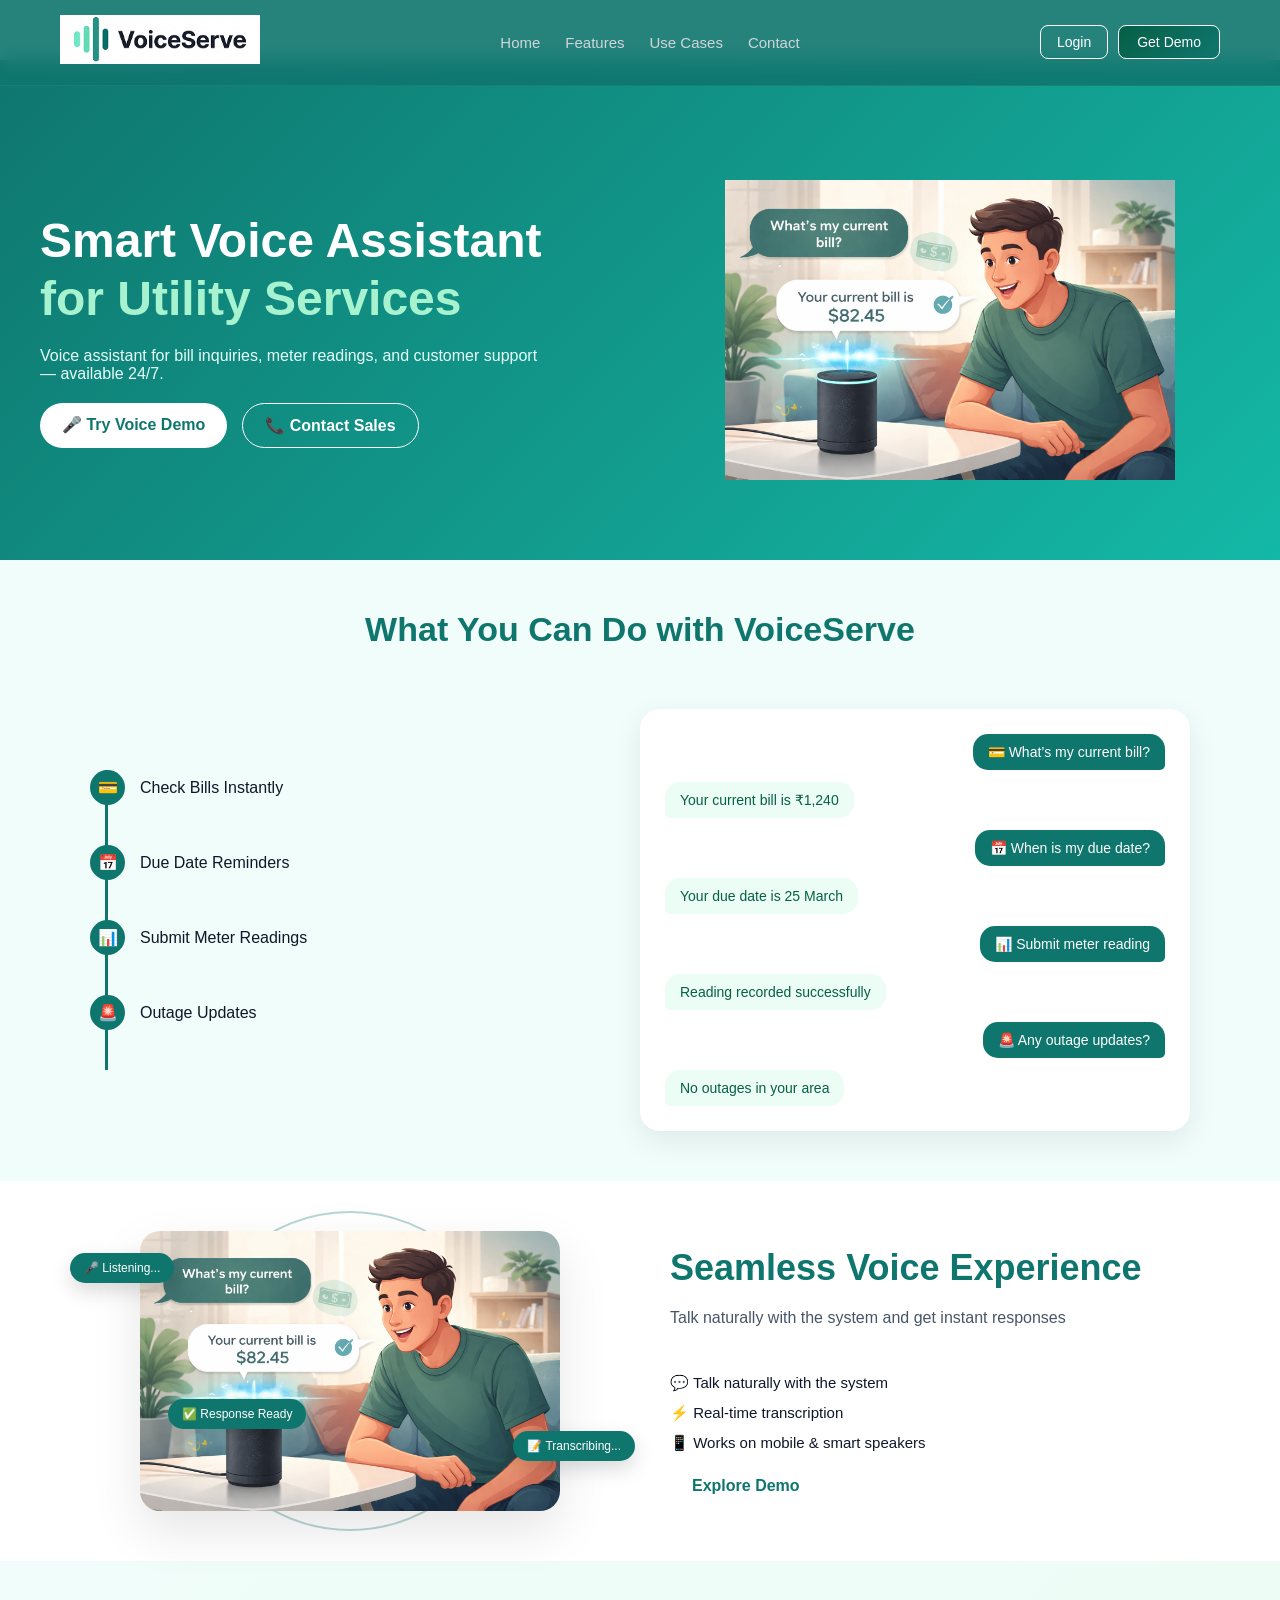
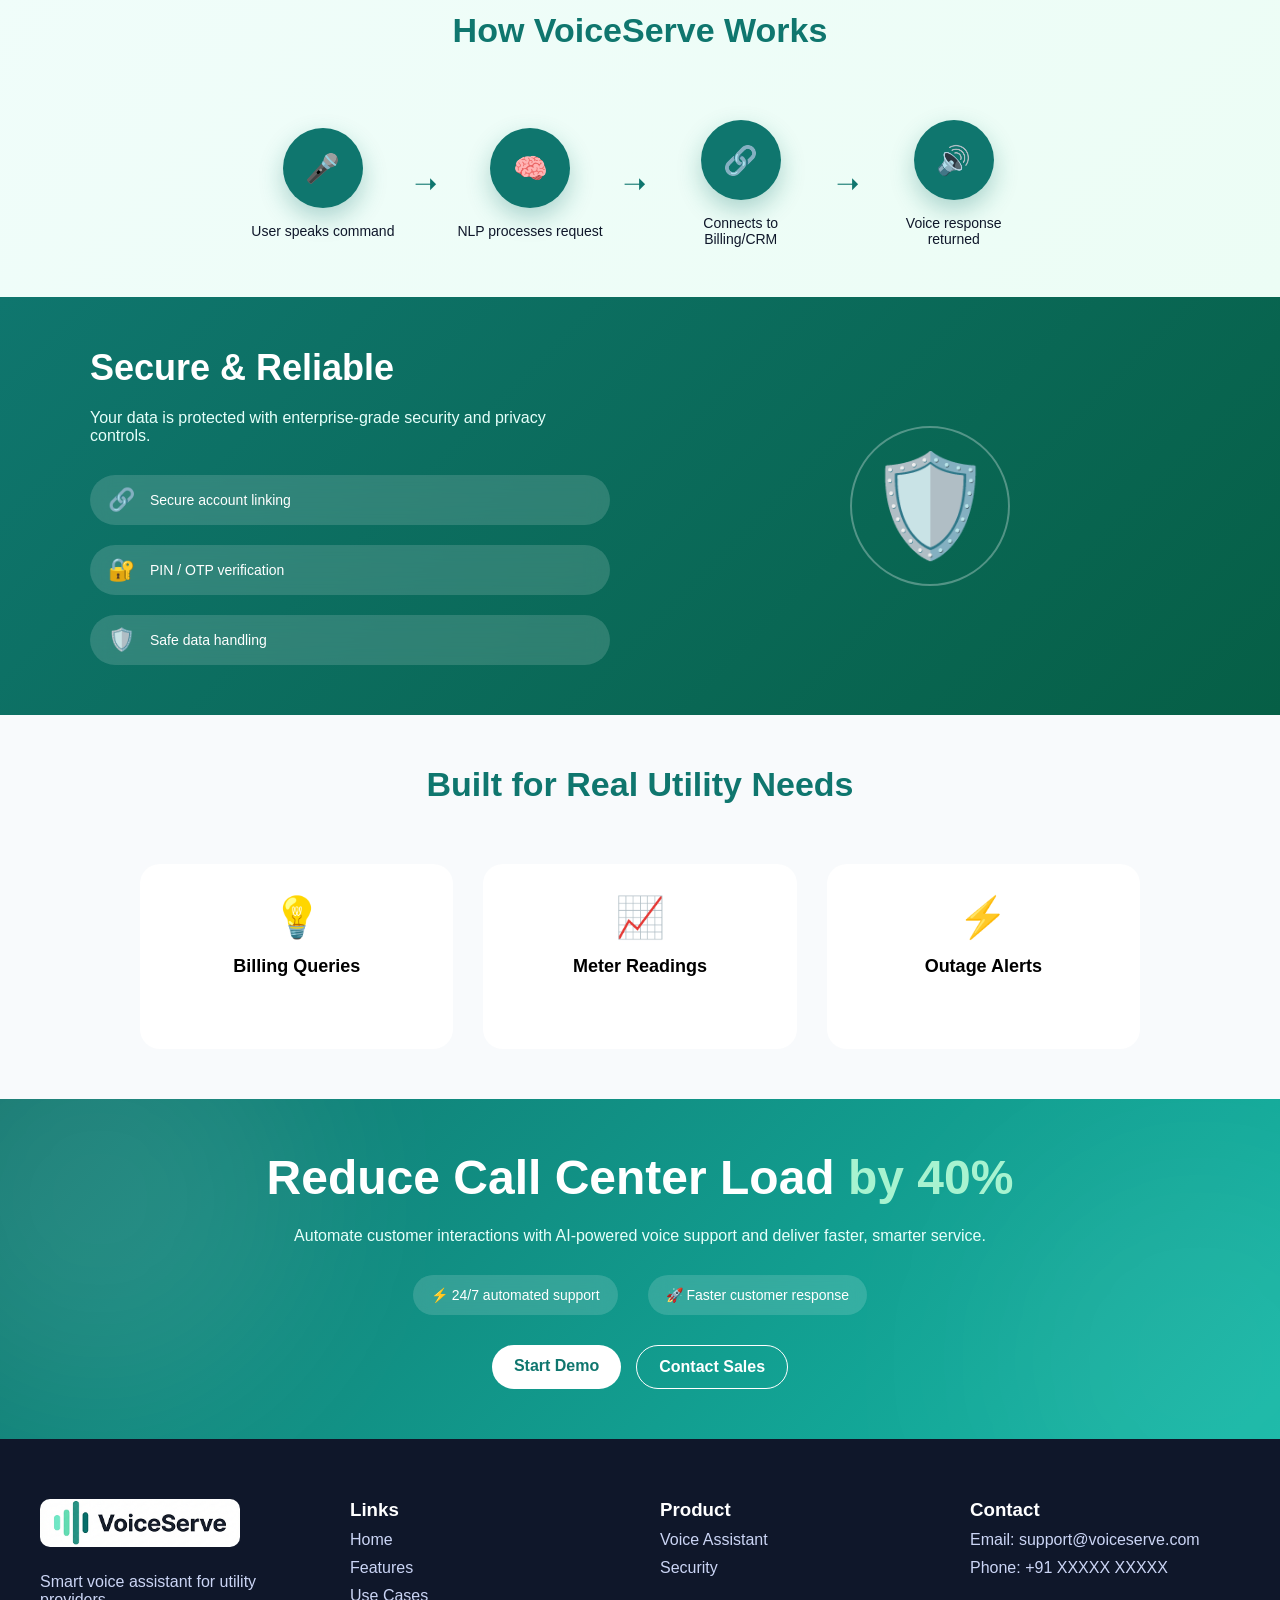
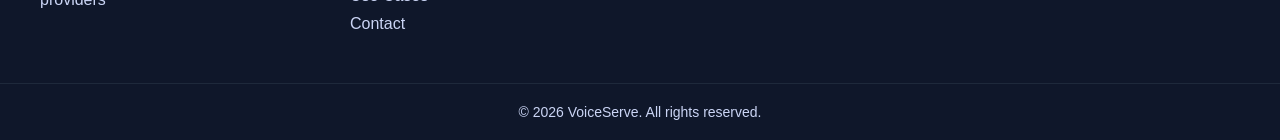
==== commit 765683b0: "changes done" ====
--- a/index.html
+++ b/index.html
@@ -27,7 +27,7 @@
         <a href="contact.html">Contact</a>
 
         <div class="mobile-cta">
-          <button class="btn-outline">Login</button>
+          <a href="login.html" class="btn-outline">Login</a>
           <a href="javascript:void(0)" class="btn-primary" onclick="openModal()">Try Demo</a>
         </div>
       </nav>
@@ -60,7 +60,7 @@
         </p>
 
         <div class="hero-buttons">
-          <a href="javscript:void(0)" class="btn primary">🎤 Try Voice Demo</a>
+          <a href="javscript:void(0)" class="btn primary" onclick="openModal()">🎤 Try Voice Demo</a>
           <a href="contact.html" class="btn secondary">📞 Contact Sales</a>
         </div>
       </div>
@@ -128,7 +128,7 @@
   </section>
 
   <!-- product section -->
-  <section class="experience" id="voice-assistant"> 
+  <section class="experience" id="voice-assistant">
 
     <div class="exp-container">
 
@@ -299,7 +299,7 @@
 
       <!-- CTA -->
       <div class="value-buttons">
-        <a href="login.html" class="btn primary">Start Demo</a>
+        <a href="javascript:void(0)" class="btn primary" onclick="openModal()">Start Demo</a>
         <a href="contact.html" class="btn secondary">Contact Sales</a>
       </div>
 
@@ -490,7 +490,24 @@
       });
     }
 
-    window.addEventListener("scroll", revealSecurity);
+    document.querySelectorAll('a[href^="#"]').forEach(anchor => {
+      anchor.addEventListener("click", function (e) {
+        e.preventDefault();
+
+        const target = document.querySelector(this.getAttribute("href"));
+        const offset = 100; // header height
+
+        const bodyRect = document.body.getBoundingClientRect().top;
+        const elementRect = target.getBoundingClientRect().top;
+        const elementPosition = elementRect - bodyRect;
+        const offsetPosition = elementPosition - offset;
+
+        window.scrollTo({
+          top: offsetPosition,
+          behavior: "smooth"
+        });
+      });
+    });
   </script>
   <!-- <script src="script.js"></script> -->
 </body>
--- a/assets/css/style.css
+++ b/assets/css/style.css
@@ -416,12 +416,12 @@
     }
 
     .timeline::before {
-        left: 50%;
-        transform: translateX(-50%);
+        left: 16px;
+        /* transform: translateX(-50%); */
     }
 
     .step {
-        justify-content: center;
+        /* justify-content: center; */
     }
 }
 
@@ -548,13 +548,13 @@
     color: #0F766E;
     margin-bottom: 15px;
 }
-
-.subtitle {
+.exp-content .subtitle {
     font-size: 16px;
     color: #475569;
     margin-bottom: 25px;
     min-height: 40px;
 }
+
 
 /* Feature List */
 .exp-list {
@@ -723,6 +723,7 @@
     padding: 50px 40px;
     background: linear-gradient(135deg, #0F766E, #065F46);
     color: white;
+    overflow: hidden;
 }
 
 .security-container {
@@ -1502,6 +1503,9 @@
     .contact-info {
         grid-template-columns: repeat(2, 1fr);
     }
+    .contact-image {
+    width: 100%;
+}
 }
 
 @media (max-width: 500px) {
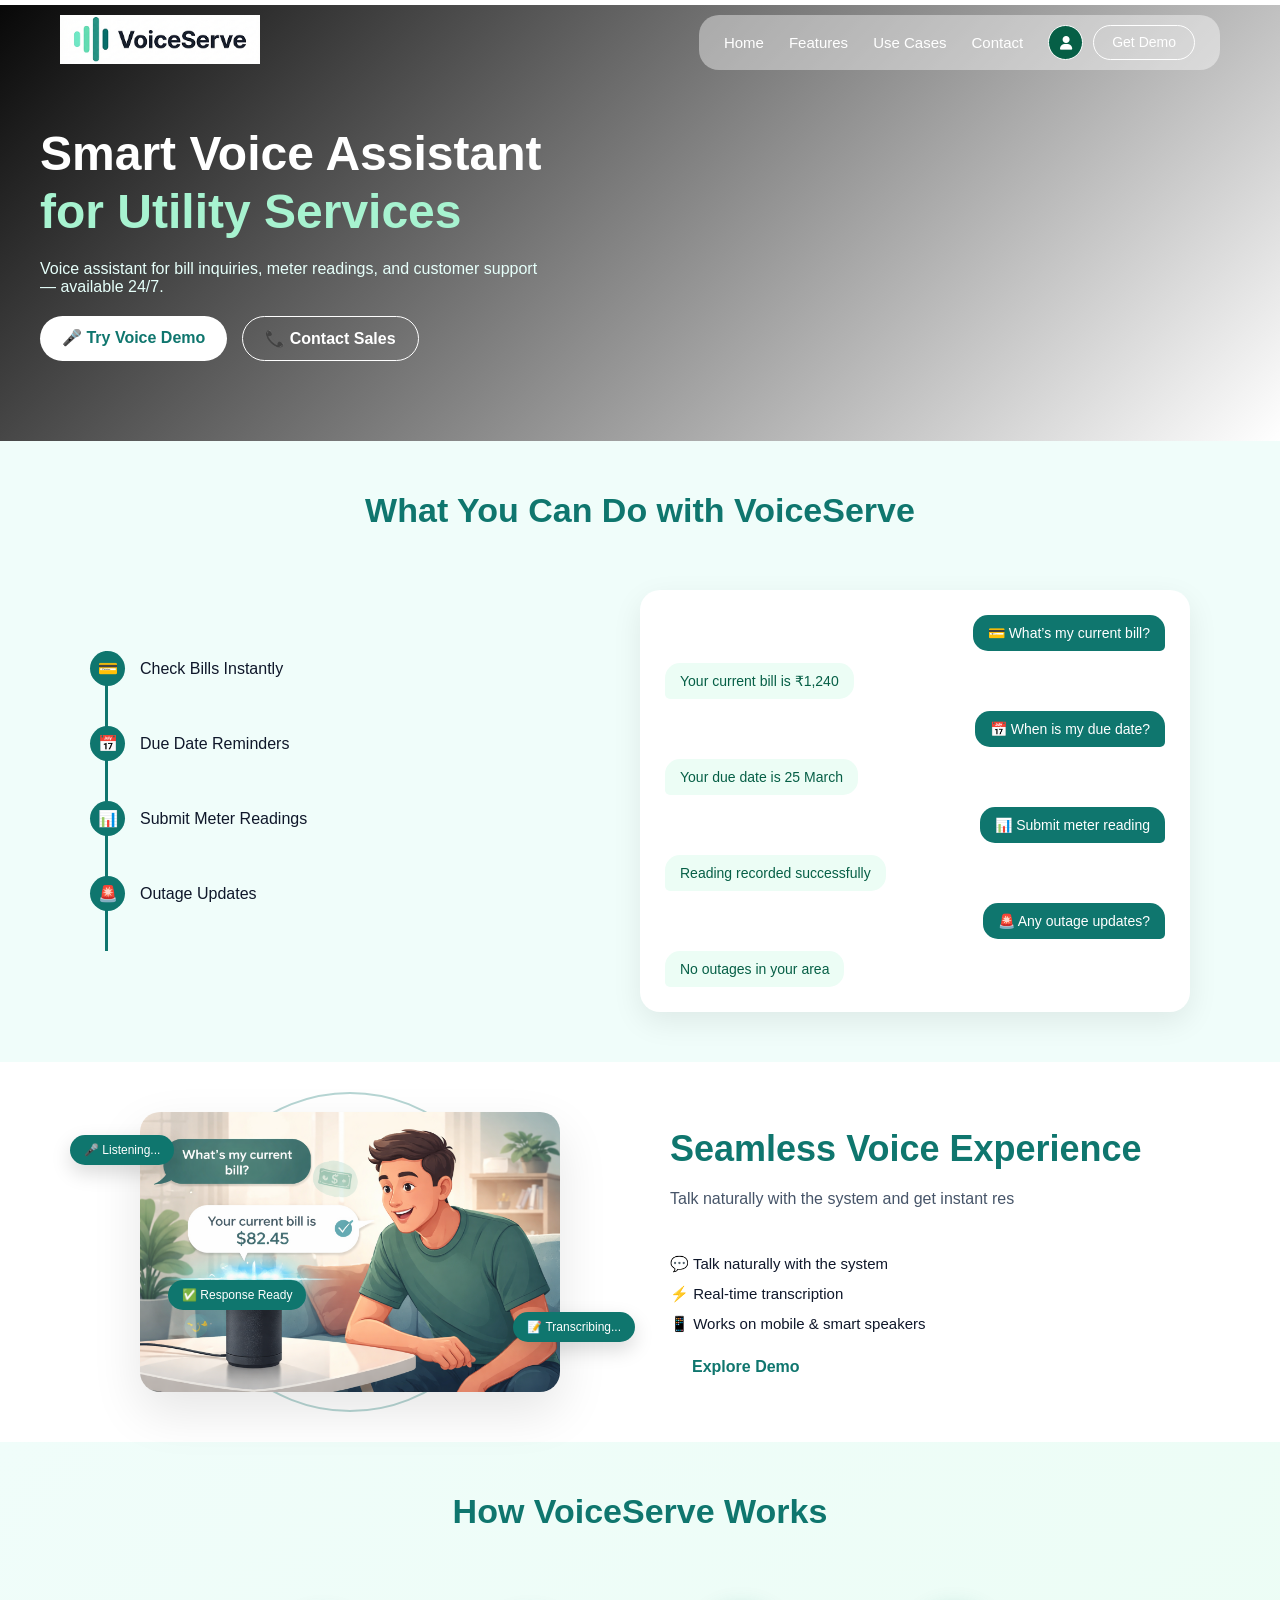
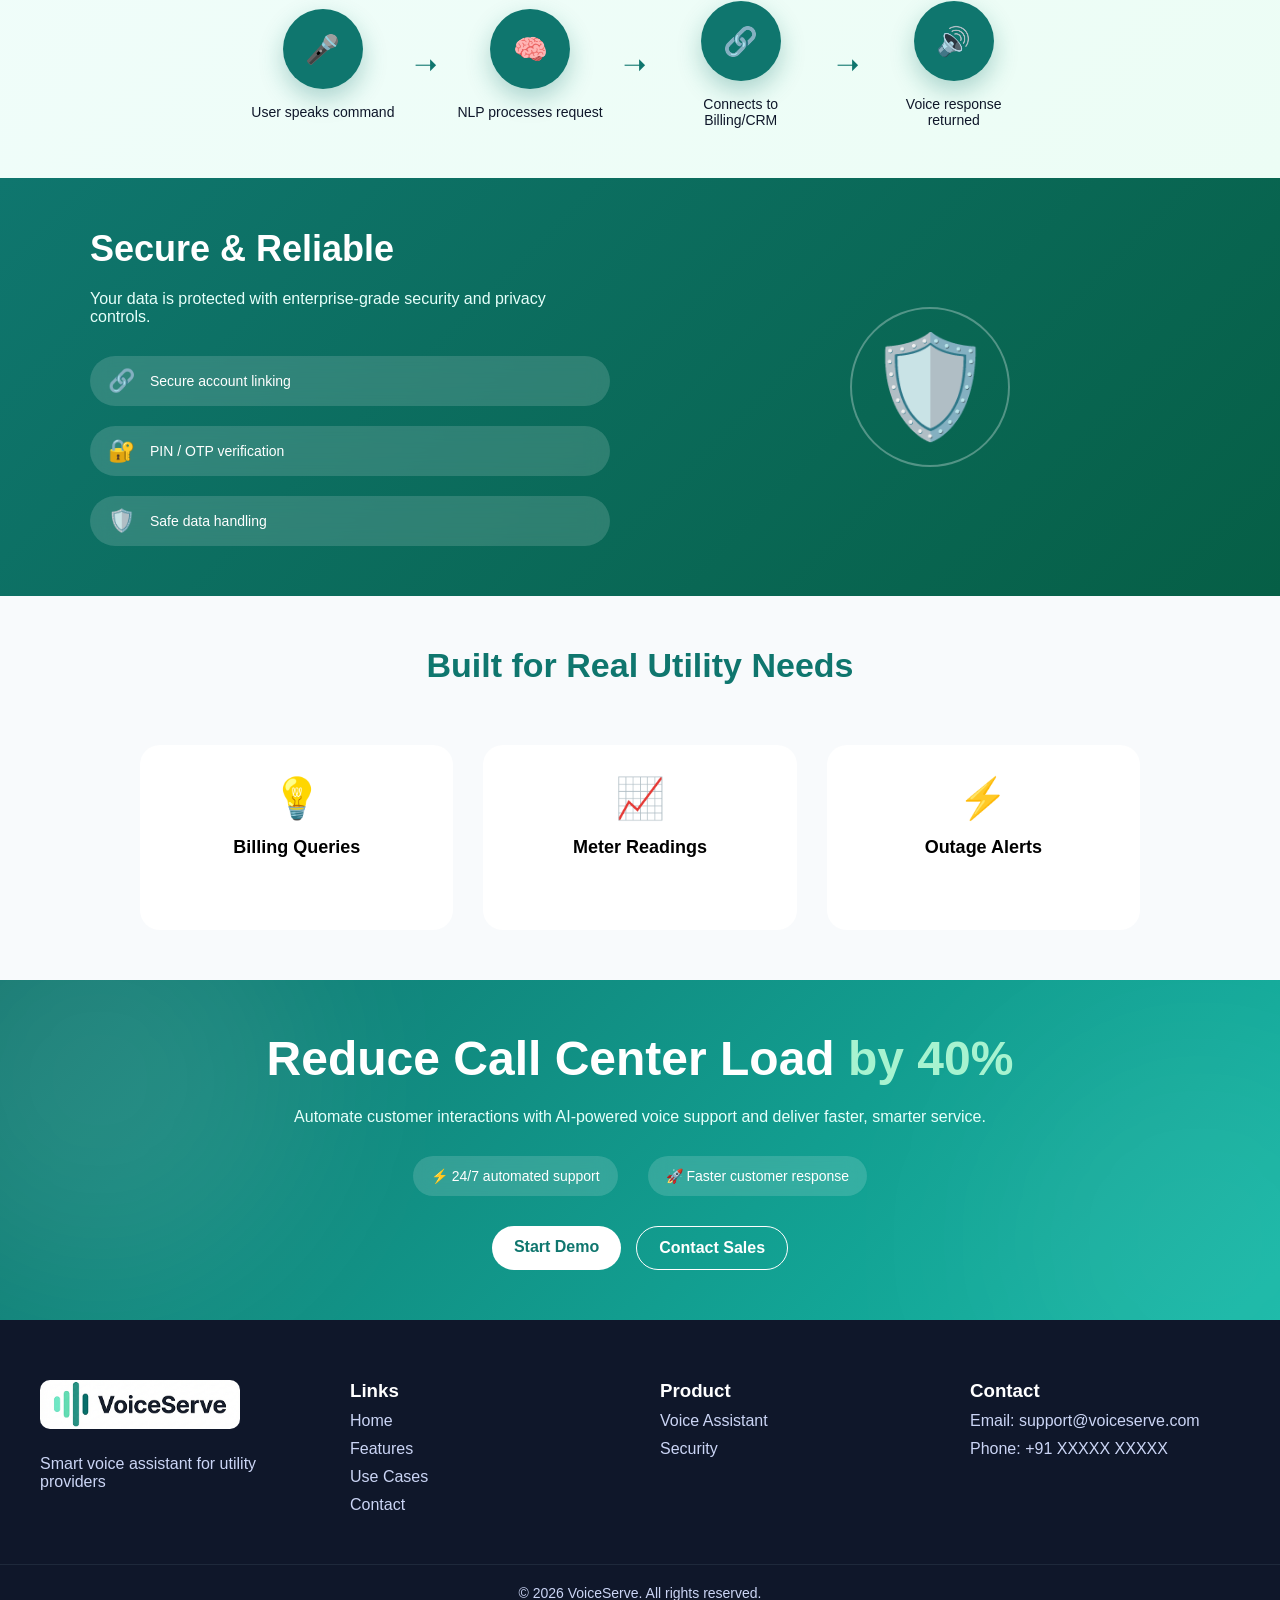
==== commit 52e85f49: "headerchange" ====
--- a/index.html
+++ b/index.html
@@ -8,6 +8,7 @@
   <link rel="stylesheet" href="assets/css/style.css">
   <link rel="stylesheet" href="assets/css/auth.css">
   <link rel="stylesheet" href="https://cdnjs.cloudflare.com/ajax/libs/font-awesome/6.5.0/css/all.min.css">
+  <script src="https://cdnjs.cloudflare.com/ajax/libs/jquery/3.6.0/jquery.min.js"></script>
 </head>
 
 <body>
@@ -15,10 +16,8 @@
   <!-- Navbar -->
   <header class="navbar">
     <div class="container">
-
       <!-- Logo -->
       <div class="logo"><a href="/"><img src="assets/images/logo.png" alt="" style="width: 200px;"></a></div>
-
       <!-- Menu -->
       <nav class="nav-links" id="navLinks">
         <a href="/">Home</a>
@@ -30,13 +29,12 @@
           <a href="login.html" class="btn-outline">Login</a>
           <a href="javascript:void(0)" class="btn-primary" onclick="openModal()">Try Demo</a>
         </div>
+        <div class="cta-buttons">
+          <a href="login.html" class="btn-outline"><i class="fa-solid fa-user"></i></a>
+          <a href="javascript:void(0)" class="btn-primary" onclick="openModal()">Get Demo</a>
+        </div>
       </nav>
-
       <!-- CTA Buttons -->
-      <div class="cta-buttons">
-        <a href="login.html" class="btn-outline">Login</a>
-        <a href="javascript:void(0)" class="btn-primary" onclick="openModal()">Get Demo</a>
-      </div>
 
       <!-- Hamburger -->
       <div class="menu-toggle" id="menuToggle">
@@ -508,6 +506,16 @@
         });
       });
     });
+    $(document).ready(function(){
+      $(window).on('scroll', function () {
+        var scroll = $(window).scrollTop();
+        if (scroll < 100) {
+          $('.navbar').removeClass("header-fixed");
+        } else {
+          $('.navbar').addClass("header-fixed");
+        }
+      });
+    })
   </script>
   <!-- <script src="script.js"></script> -->
 </body>
--- a/assets/css/style.css
+++ b/assets/css/style.css
@@ -15,21 +15,53 @@
 
 /* ================= NAVBAR ================= */
 .navbar {
-    width: 100%;
-    position: fixed;
+    /* width: 100%; */
+    position: relative;
+    /* top: 0;
+    left: 0; */
+    /* background: rgba(15, 118, 110, 0.9); */
+    /* backdrop-filter: blur(10px); */
+    /* border-bottom: 1px solid rgba(255, 255, 255, 0.05); */
+    z-index: 1000;
+    transition: 0.3s ease;
+}
+
+.navbar::before {
+    position: absolute;
+    content: "";
     top: 0;
     left: 0;
-    background: rgba(15, 118, 110, 0.9);
-    backdrop-filter: blur(10px);
-    border-bottom: 1px solid rgba(255, 255, 255, 0.05);
-    z-index: 1000;
-    transition: 0.3s ease;
+    bottom: 0;
+    right: 0;
+    background: transparent;
+    -webkit-transition: 700ms ease;
+    -o-transition: 700ms ease;
+    transition: 700ms ease;
+}
+
+.navbar.header-fixed {
+    position: fixed !important;
+    width: 100%;
+    -webkit-animation: stickyanimations 0.8s cubic-bezier(0.25, 0.46, 0.45, 0.94) both;
+    animation: stickyanimations 0.8s cubic-bezier(0.25, 0.46, 0.45, 0.94) both;
+    box-shadow: 10px 0 20px rgba(8, 0, 41, 0.08);
+    top: 0;
+    left: 0;
+    right: 0;
+    z-index: 111;
+    background: linear-gradient(to right, #065f46, #14b8a5);
+
+}
+
+.navbar.header-fixed::before {
+    box-shadow: 0 0 8px 1px #33333354;
+
 }
 
 /* Scroll effect */
-.navbar.scrolled {
+/* .navbar.scrolled {
     box-shadow: 0 4px 20px rgba(0, 0, 0, 0.4);
-}
+} */
 
 /* ================= CONTAINER ================= */
 .container {
@@ -40,6 +72,7 @@
     align-items: center;
     justify-content: space-between;
 }
+
 
 /* ================= LOGO ================= */
 .logo {
@@ -54,10 +87,16 @@
     display: flex;
     align-items: center;
     gap: 25px;
+    background: #ffffff69;
+    padding: 10px 25px;
+    border-radius: 20px;
+
+
 }
 
 .nav-links a {
-    color: #d1d5db;
+    color: #ffffff;
+
     text-decoration: none;
     font-size: 15px;
     position: relative;
@@ -89,34 +128,60 @@
     display: flex;
     gap: 10px;
 }
-
-.btn-outline {
+.cta-buttons a::after {
+    content: none !important
+}
+
+.cta-buttons .btn-outline {
     border: 1px solid #ffffff !important;
-    background: transparent !important;
+    background: #065F46 !important;
     color: #ffffff !important;
     padding: 8px 16px !important;
-    border-radius: 8px;
+    border-radius: 100%;
+    height: 35px;
+    width: 35px;
+    display: flex;
+    align-items: center;
+    justify-content: center;
     cursor: pointer;
     transition: 0.3s;
     font-size: 14px;
 }
 
-.btn-outline:hover {
+ .cta-buttons .btn-outline:hover {
     background: #0F766E;
     color: #fff;
 }
 
-.btn-primary {
-    background: linear-gradient(135deg, #065F46, #0F766E) !important;
+.cta-buttons .btn-primary {
+    /* background: linear-gradient(135deg, #065F46, #0F766E) !important; */
     border: none;
     color: #fff;
     border: 1px solid #ffffff !important;
     padding: 8px 18px !important;
-    border-radius: 8px;
+    border-radius: 25px;
     cursor: pointer;
     transition: 0.3s;
     font-size: 14px;
     white-space: nowrap;
+    z-index: 11;
+}
+.cta-buttons .btn-primary::before {
+    background: linear-gradient(135deg, #065F46, #0F766E) !important;
+    position: absolute;
+    content: "";
+    top: 0;
+    left: 0;
+    right: 0;
+    bottom: 0;
+    width: 0;
+    border-radius: 25px;
+    z-index: -1;
+    overflow: hidden;
+}
+.cta-buttons .btn-primary:hover::before {
+    width: 100%;
+    transition: 1s ease-in;
 }
 
 .btn-primary:hover {
@@ -141,7 +206,6 @@
 
 /* ================= RESPONSIVE ================= */
 @media (max-width: 900px) {
-
     .nav-links {
         position: absolute;
         top: 70px;
@@ -193,11 +257,25 @@
 
 /* ================= HERO SECTION ================= */
 .hero {
-    background: linear-gradient(135deg, #0F766E, #14b8a6);
+    background: url(../images/banner-ui.jpg) no-repeat center center/cover;
+    /* linear-gradient(135deg, #0F766E, #14b8a6); */
     padding: 120px 40px 80px;
     color: #fff;
     overflow: hidden;
-    margin-top: 60px;
+    margin-top: -80px;
+    position: relative;
+}
+
+.hero::before {
+    position: absolute;
+    content: "";
+    width: 100%;
+    height: 100%;
+    left: 0;
+    top: 0;
+    background: linear-gradient(135deg, #080808, transparent);
+    ;
+
 }
 
 .hero-container {
@@ -207,6 +285,7 @@
     align-items: center;
     justify-content: space-between;
     gap: 40px;
+    position: relative;
 }
 
 /* Left Content */
@@ -269,6 +348,7 @@
     flex: 1;
     display: flex;
     justify-content: center;
+    display: none;
 }
 
 .hero-image img {
@@ -548,6 +628,7 @@
     color: #0F766E;
     margin-bottom: 15px;
 }
+
 .exp-content .subtitle {
     font-size: 16px;
     color: #475569;
@@ -1303,8 +1384,8 @@
     font-size: 14px;
 }
 
-.btn-primary {
-    background: #2E2952;
+.pricing-card .btn-primary {
+    background: #065F46;
     color: #fff;
     border: none;
 }
@@ -1471,7 +1552,8 @@
     text-align: center;
     box-shadow: 0 10px 25px rgba(0, 0, 0, 0.05);
 }
-.info-card h3{
+
+.info-card h3 {
     margin-bottom: 10px;
 }
 
@@ -1503,9 +1585,10 @@
     .contact-info {
         grid-template-columns: repeat(2, 1fr);
     }
+
     .contact-image {
-    width: 100%;
-}
+        width: 100%;
+    }
 }
 
 @media (max-width: 500px) {
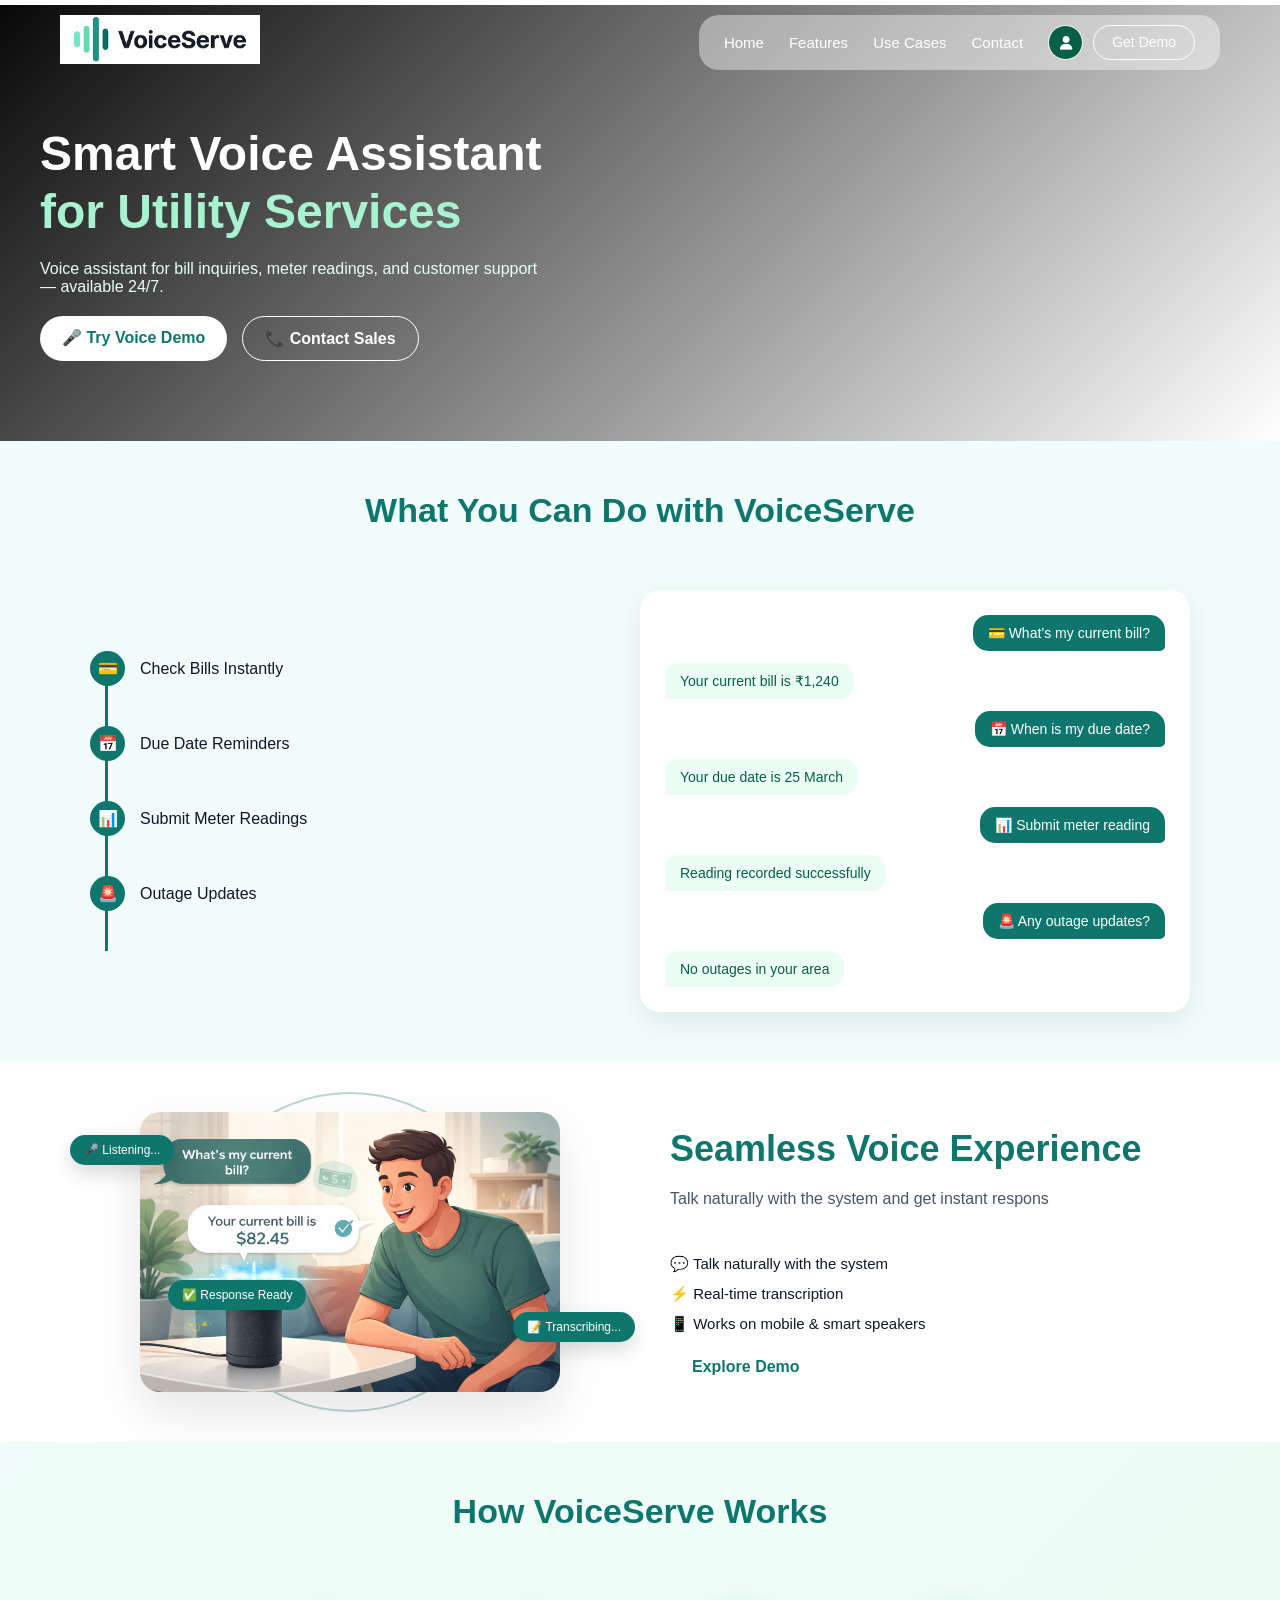
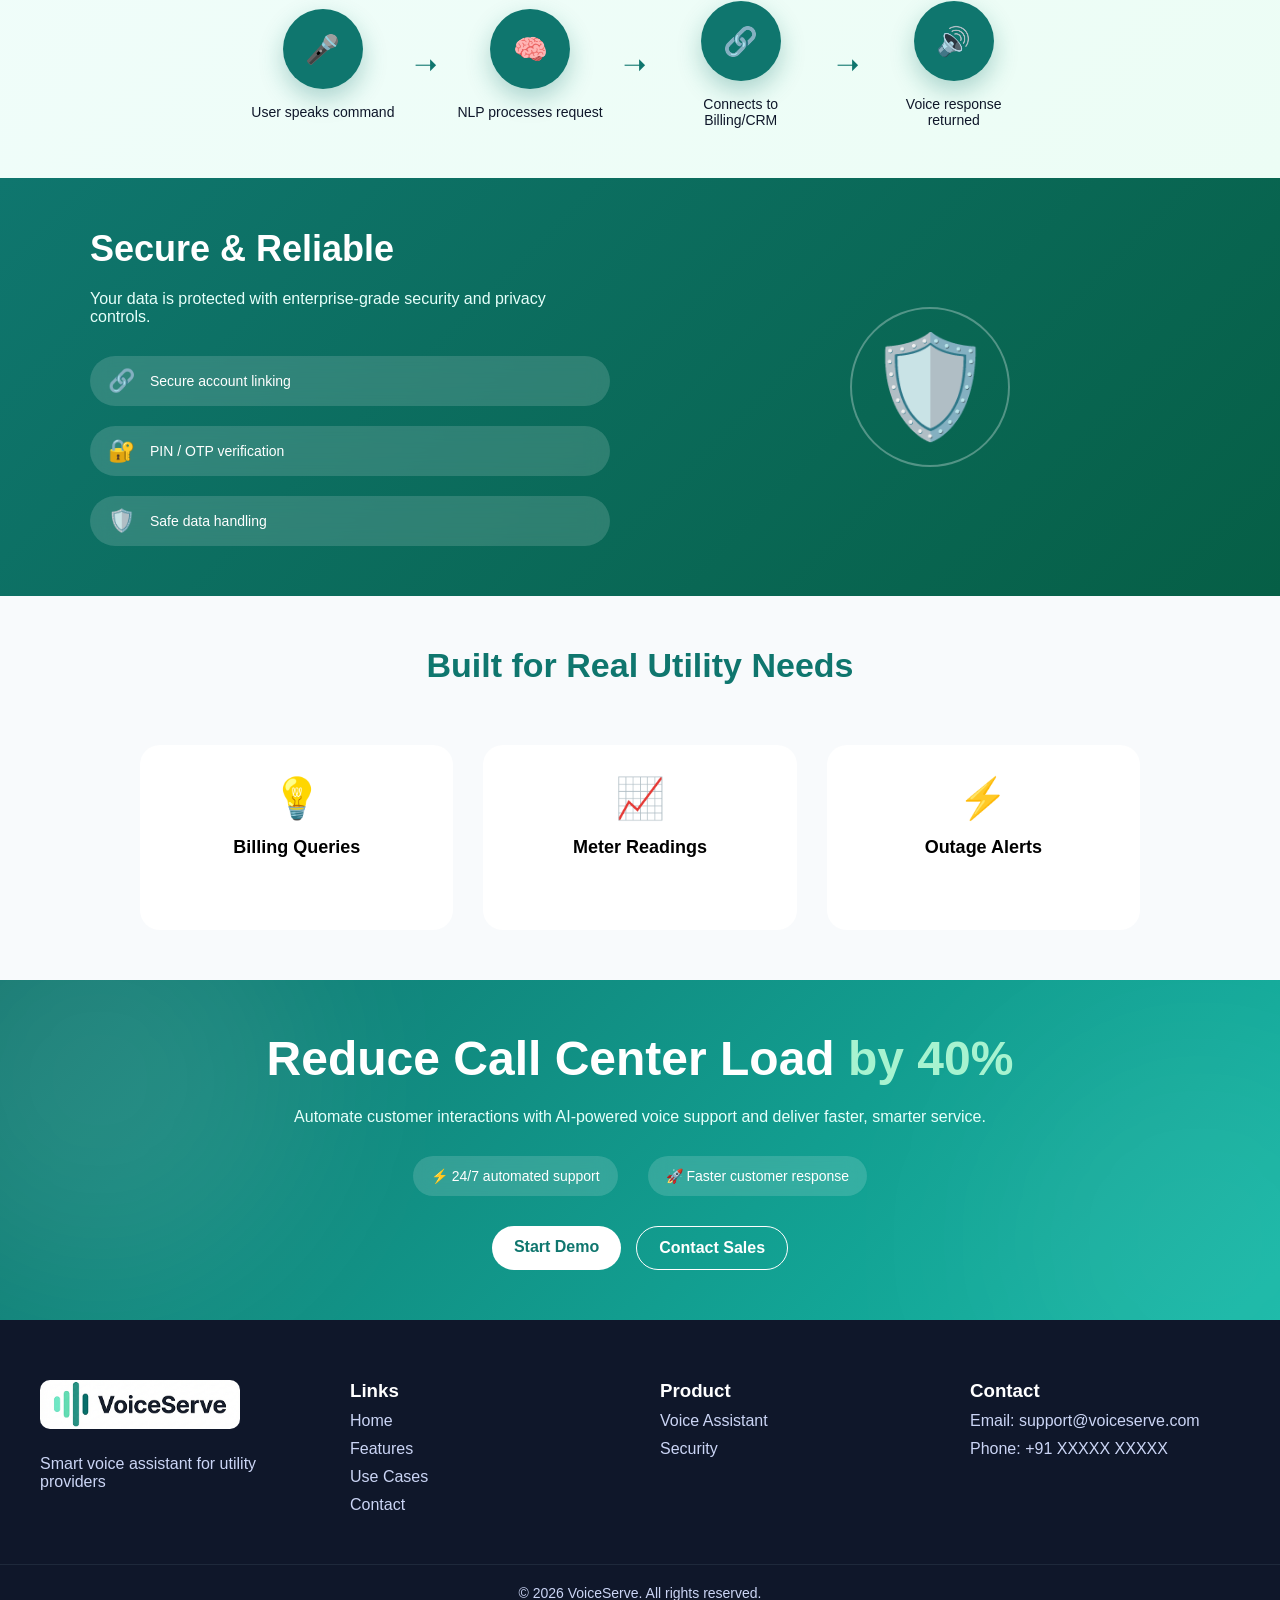
==== commit 3c93fdac: "changes" ====
--- a/index.html
+++ b/index.html
@@ -26,7 +26,7 @@
         <a href="contact.html">Contact</a>
 
         <div class="mobile-cta">
-          <a href="login.html" class="btn-outline">Login</a>
+          <!-- <a href="login.html" class="btn-outline">Login</a> -->
           <a href="javascript:void(0)" class="btn-primary" onclick="openModal()">Try Demo</a>
         </div>
         <div class="cta-buttons">
@@ -38,6 +38,7 @@
 
       <!-- Hamburger -->
       <div class="menu-toggle" id="menuToggle">
+        <a href="login.html" class="btn-outline" style="margin-right: 10px;"><i class="fa-solid fa-user"></i></a>
         ☰
       </div>
 
@@ -423,12 +424,12 @@
       }
     });
 
-    const toggle = document.getElementById("menuToggle");
-    const nav = document.getElementById("navLinks");
-
-    toggle.addEventListener("click", () => {
-      nav.classList.toggle("active");
-    });
+    // const toggle = document.getElementById("menuToggle");
+    // const nav = document.getElementById("navLinks");
+
+    // toggle.addEventListener("click", () => {
+    //   nav.classList.toggle("active");
+    // });
 
 
     const text = "Talk naturally with the system and get instant responses powered by AI.";
@@ -506,7 +507,7 @@
         });
       });
     });
-    $(document).ready(function(){
+    $(document).ready(function () {
       $(window).on('scroll', function () {
         var scroll = $(window).scrollTop();
         if (scroll < 100) {
@@ -515,6 +516,10 @@
           $('.navbar').addClass("header-fixed");
         }
       });
+
+      $('.menu-toggle').on('click', function () {
+        $('.nav-links').toggleClass('active');
+      });
     })
   </script>
   <!-- <script src="script.js"></script> -->
--- a/assets/css/style.css
+++ b/assets/css/style.css
@@ -24,6 +24,7 @@
     /* border-bottom: 1px solid rgba(255, 255, 255, 0.05); */
     z-index: 1000;
     transition: 0.3s ease;
+    overflow: hidden;
 }
 
 .navbar::before {
@@ -37,6 +38,7 @@
     -webkit-transition: 700ms ease;
     -o-transition: 700ms ease;
     transition: 700ms ease;
+    pointer-events: none;
 }
 
 .navbar.header-fixed {
@@ -153,7 +155,8 @@
     color: #fff;
 }
 
-.cta-buttons .btn-primary {
+.cta-buttons .btn-primary,
+.mobile-cta .btn-primary {
     /* background: linear-gradient(135deg, #065F46, #0F766E) !important; */
     border: none;
     color: #fff;
@@ -195,6 +198,21 @@
     color: #fff;
     cursor: pointer;
 }
+.menu-toggle .btn-outline{
+    border: 1px solid #ffffff !important;
+    background: #065F46 !important;
+    color: #ffffff !important;
+    padding: 8px 16px !important;
+    border-radius: 100%;
+    height: 35px;
+    width: 35px;
+    display: flex;
+    align-items: center;
+    justify-content: center;
+    cursor: pointer;
+    transition: 0.3s;
+    font-size: 14px;
+}
 
 /* ================= MOBILE MENU ================= */
 .mobile-cta {
@@ -206,6 +224,9 @@
 
 /* ================= RESPONSIVE ================= */
 @media (max-width: 900px) {
+    .navbar{
+        overflow: inherit;
+    }
     .nav-links {
         position: absolute;
         top: 70px;
@@ -217,6 +238,8 @@
         align-items: flex-start;
         padding: 25px;
         transition: 0.3s ease;
+        border-radius: 0;
+        /* display: none; */
     }
 
     .nav-links.active {
@@ -237,7 +260,7 @@
     }
 
     .menu-toggle {
-        display: block;
+        display: flex;
     }
 }
 
@@ -511,6 +534,7 @@
 .experience {
     padding: 50px 40px;
     background: #ffffff;
+    overflow: hidden;
 }
 
 .exp-container {
@@ -1441,9 +1465,9 @@
 .banner {
     background: linear-gradient(135deg, #0F766E, #14b8a6);
     color: white;
-    padding: 50px 20px;
+    padding: 120px 20px;
     text-align: center;
-    margin-top: 60px;
+    margin-top: -80px;
 }
 
 .banner h1 {
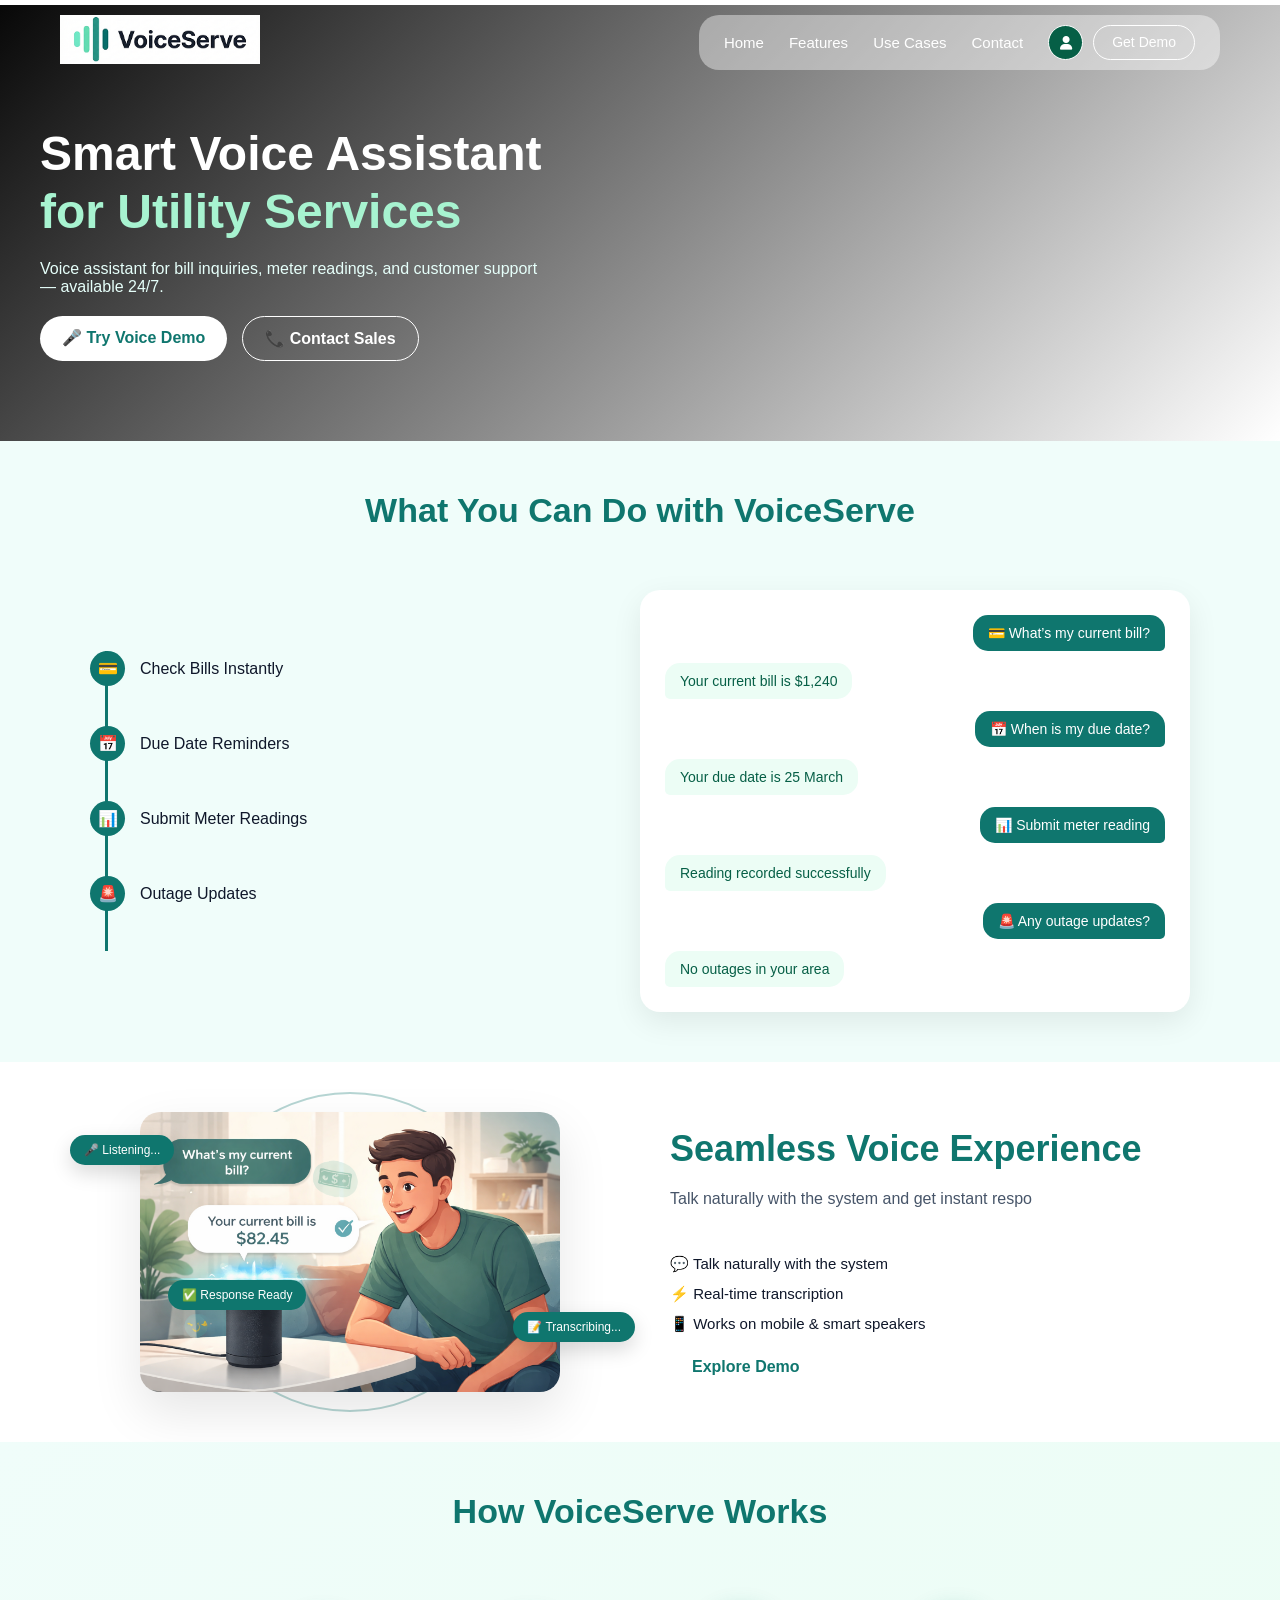
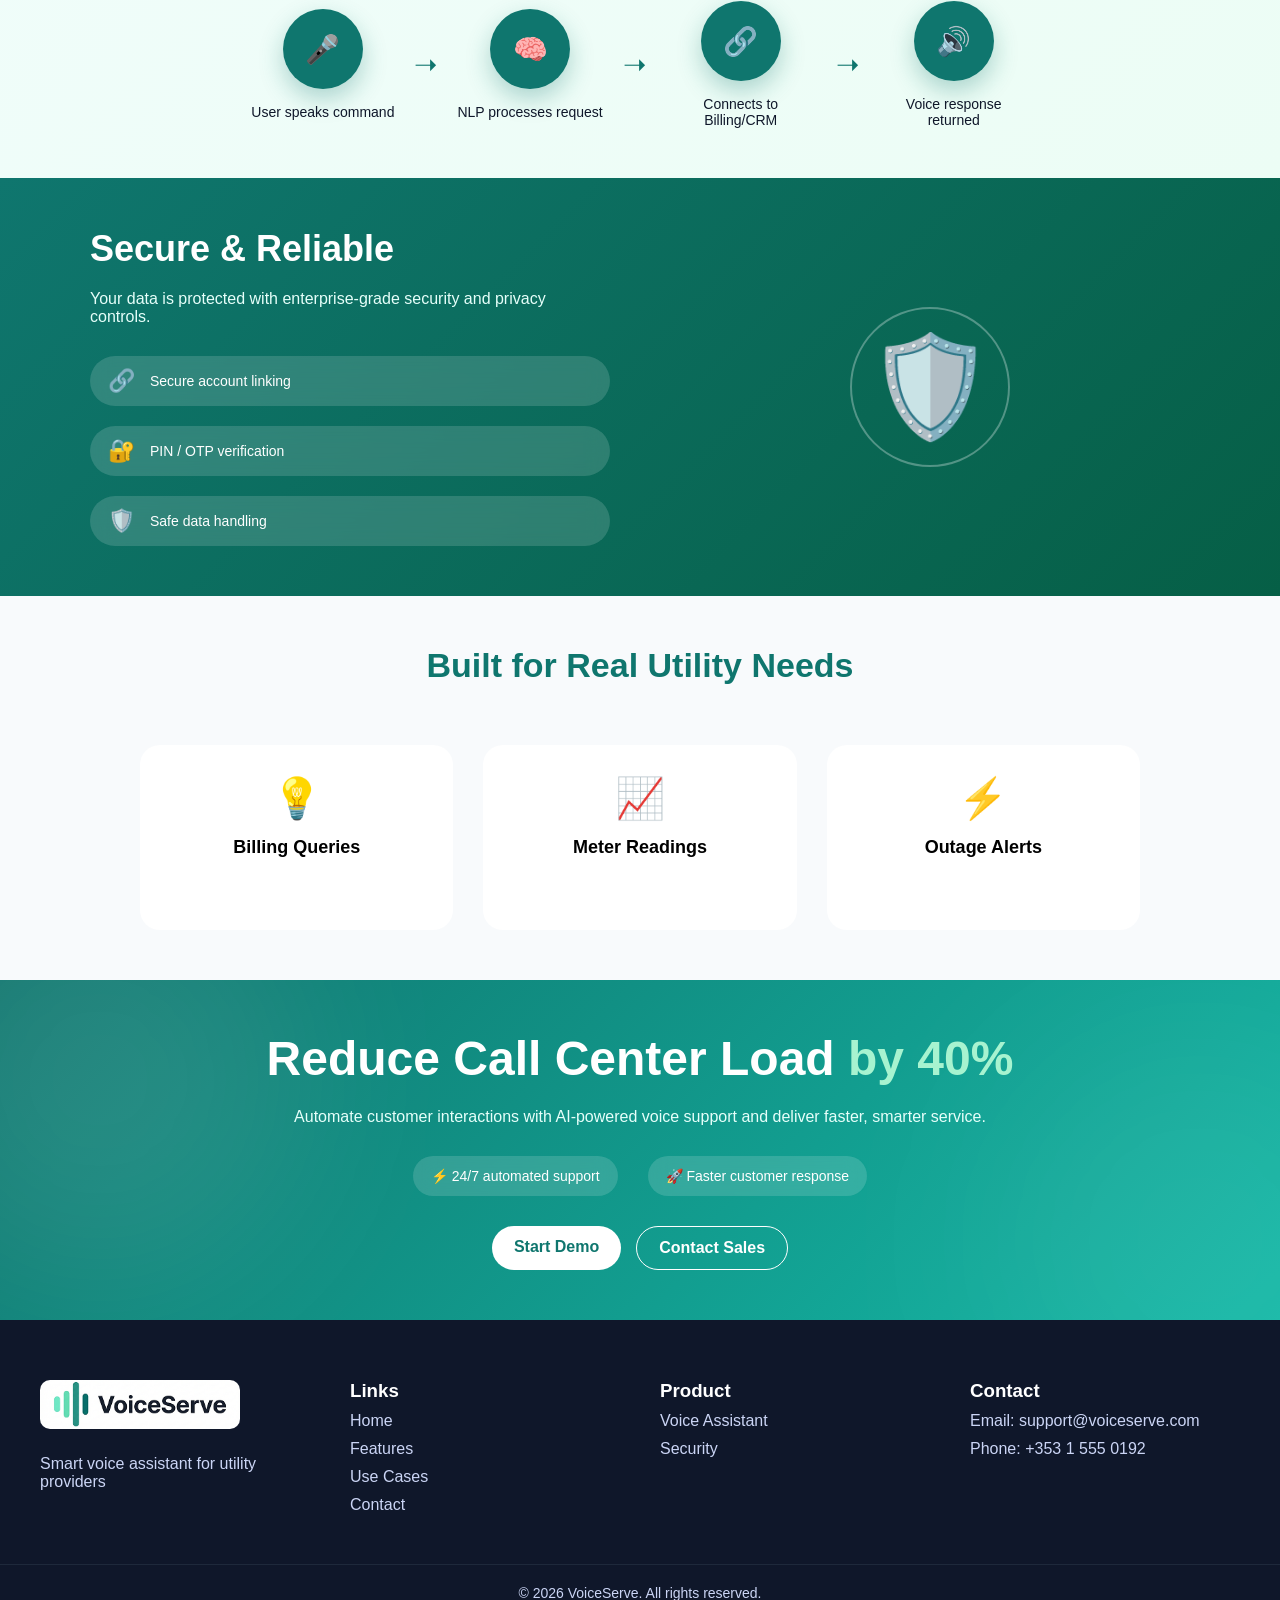
==== commit b01f3be9: "minor changes" ====
--- a/index.html
+++ b/index.html
@@ -109,7 +109,7 @@
       <div class="chat-ui">
 
         <div class="msg user">💳 What’s my current bill?</div>
-        <div class="msg bot">Your current bill is ₹1,240</div>
+        <div class="msg bot">Your current bill is $1,240</div>
 
         <div class="msg user">📅 When is my due date?</div>
         <div class="msg bot">Your due date is 25 March</div>
@@ -158,7 +158,7 @@
           <li>📱 Works on mobile & smart speakers</li>
         </ul>
 
-        <a href="#" class="btn primary">Explore Demo</a>
+        <a href="#" class="btn primary" onclick="openModal()">Explore Demo</a>
       </div>
 
     </div>
@@ -346,7 +346,7 @@
         <h3 style="margin-bottom: 10px;">Contact</h3>
         <ul>
           <li>Email: support@voiceserve.com</li>
-          <li>Phone: +91 XXXXX XXXXX</li>
+          <li>Phone: +353 1 555 0192</li>
         </ul>
       </div>
 
@@ -371,7 +371,7 @@
 
         <input type="text" id="name" placeholder="Full Name" required>
         <input type="email" id="email" placeholder="Email Address" required>
-        <input type="text" placeholder="Farm Size / Location">
+        <input type="phone" placeholder="Phone Number">
 
         <p class="" id="formError"></p>
 
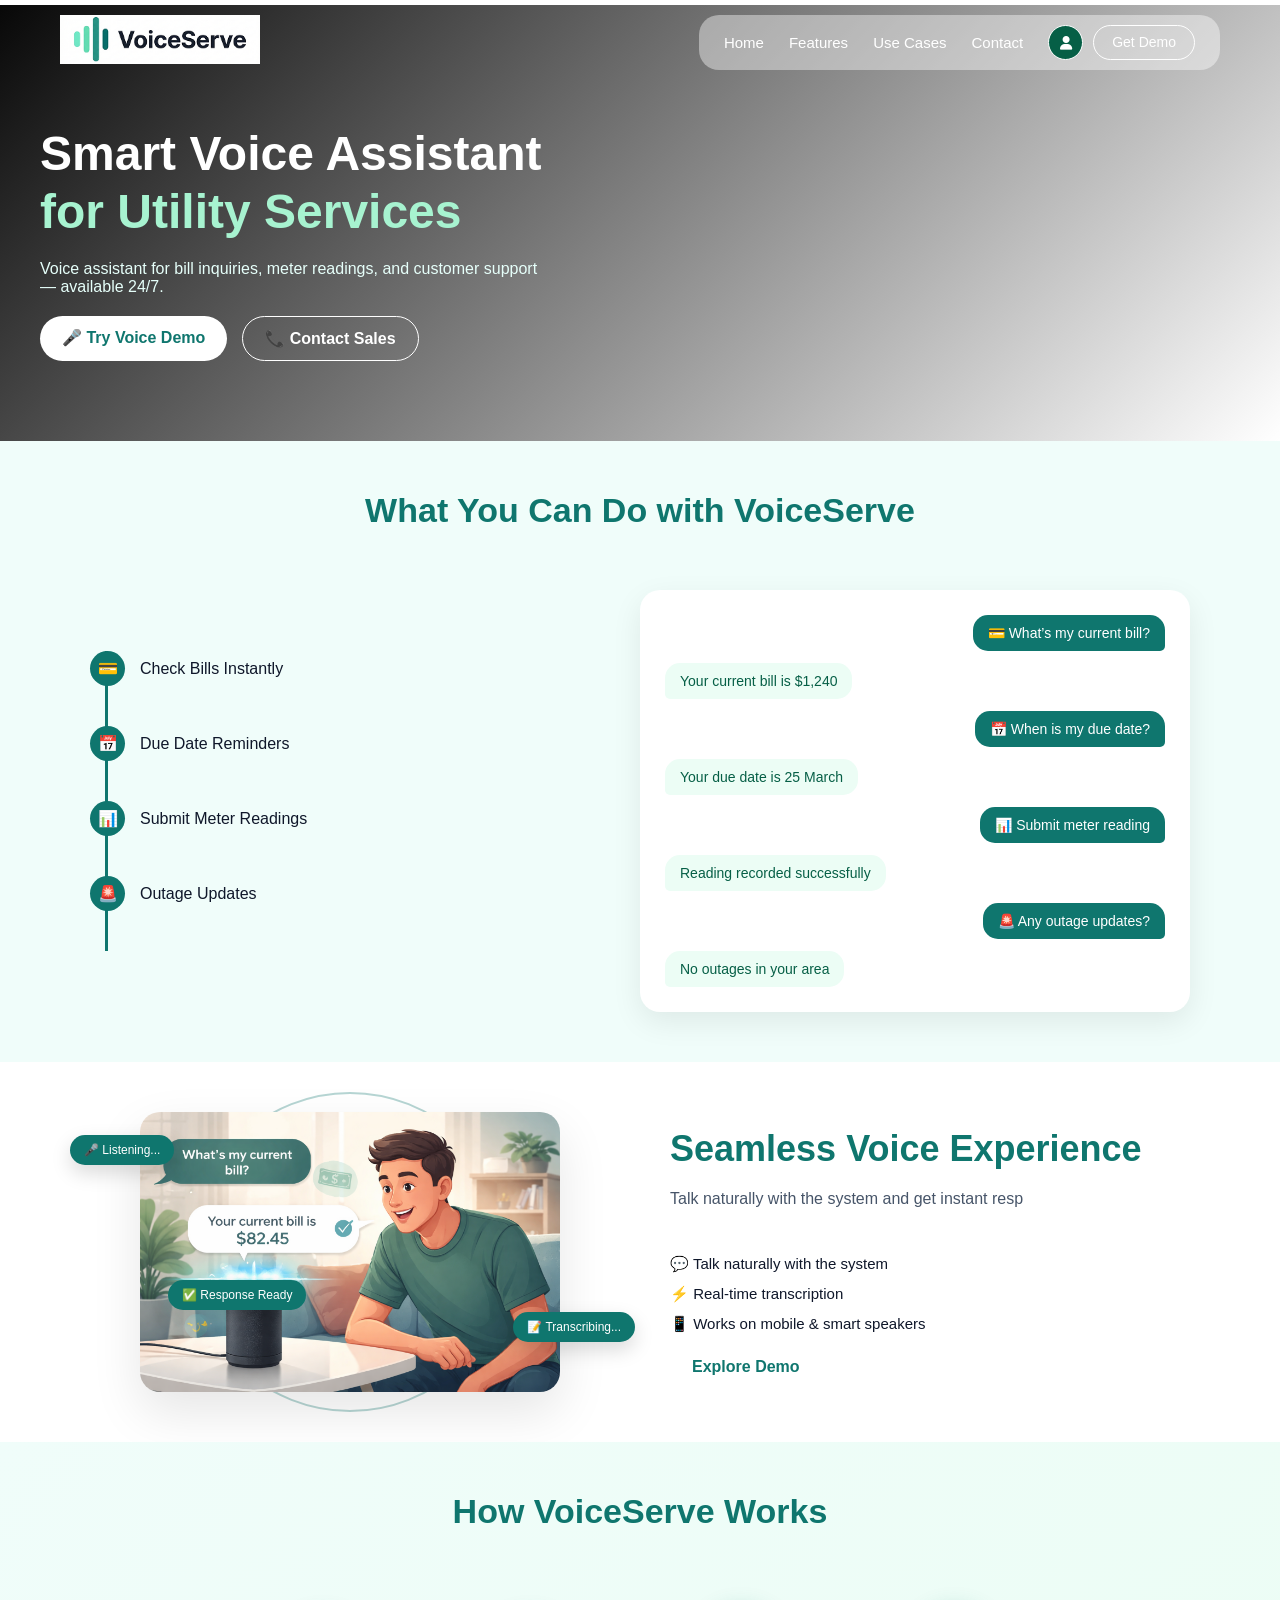
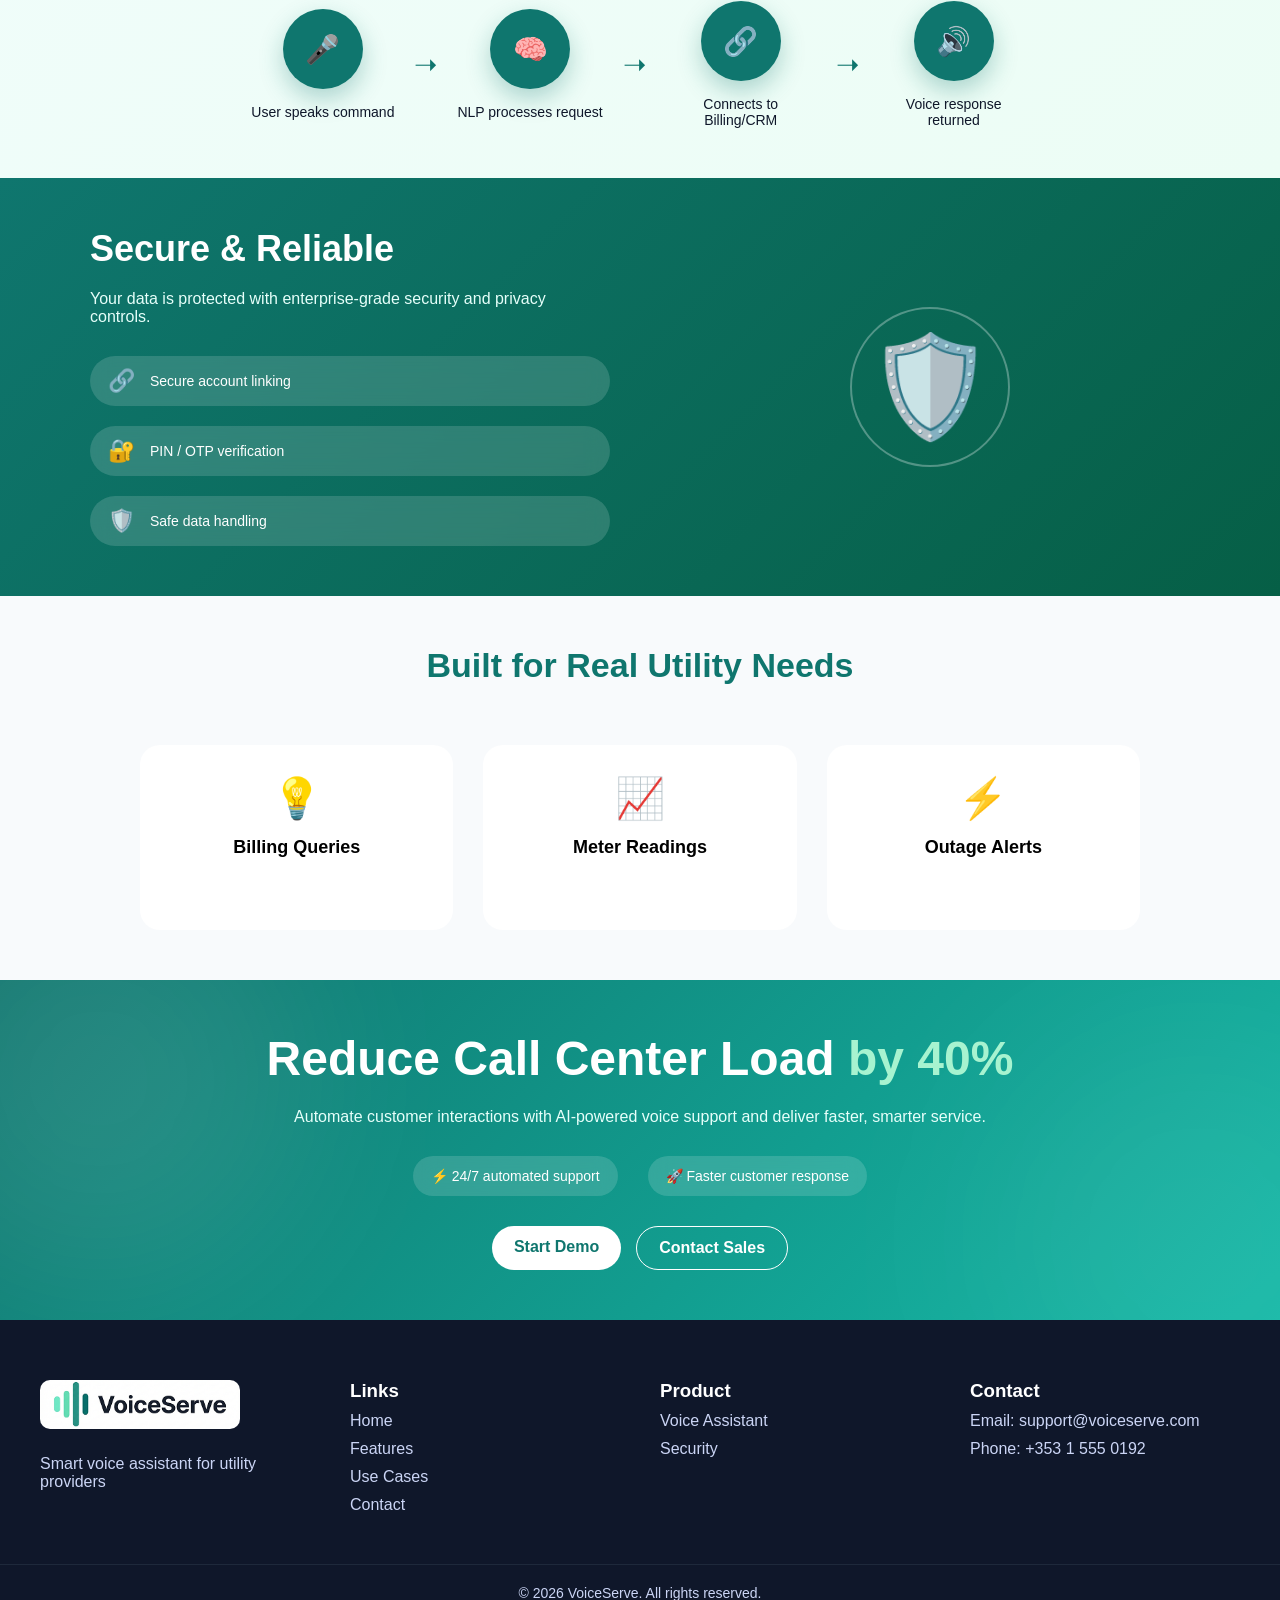
==== commit 1d313ad1: "completed" ====
--- a/index.html
+++ b/index.html
@@ -5,6 +5,7 @@
   <meta charset="UTF-8">
   <meta name="viewport" content="width=device-width, initial-scale=1.0">
   <title>VoiceServe </title>
+  <link rel="shortcut icon" href="assets/images/logo.png" type="image/x-icon">
   <link rel="stylesheet" href="assets/css/style.css">
   <link rel="stylesheet" href="assets/css/auth.css">
   <link rel="stylesheet" href="https://cdnjs.cloudflare.com/ajax/libs/font-awesome/6.5.0/css/all.min.css">
@@ -53,7 +54,6 @@
         <h1>Smart Voice Assistant <br />
           <span>for Utility Services</span>
         </h1>
-
         <p>
           Voice assistant for bill inquiries, meter readings, and customer support — available 24/7.
         </p>
@@ -371,7 +371,7 @@
 
         <input type="text" id="name" placeholder="Full Name" required>
         <input type="email" id="email" placeholder="Email Address" required>
-        <input type="phone" placeholder="Phone Number">
+        <input type="phone" id="phone" maxlength="10" placeholder="Phone Number" required>
 
         <p class="" id="formError"></p>
 
@@ -521,6 +521,9 @@
         $('.nav-links').toggleClass('active');
       });
     })
+    document.getElementById("phone").addEventListener("input", function () {
+      this.value = this.value.replace(/[^0-9]/g, "");
+    });
   </script>
   <!-- <script src="script.js"></script> -->
 </body>
